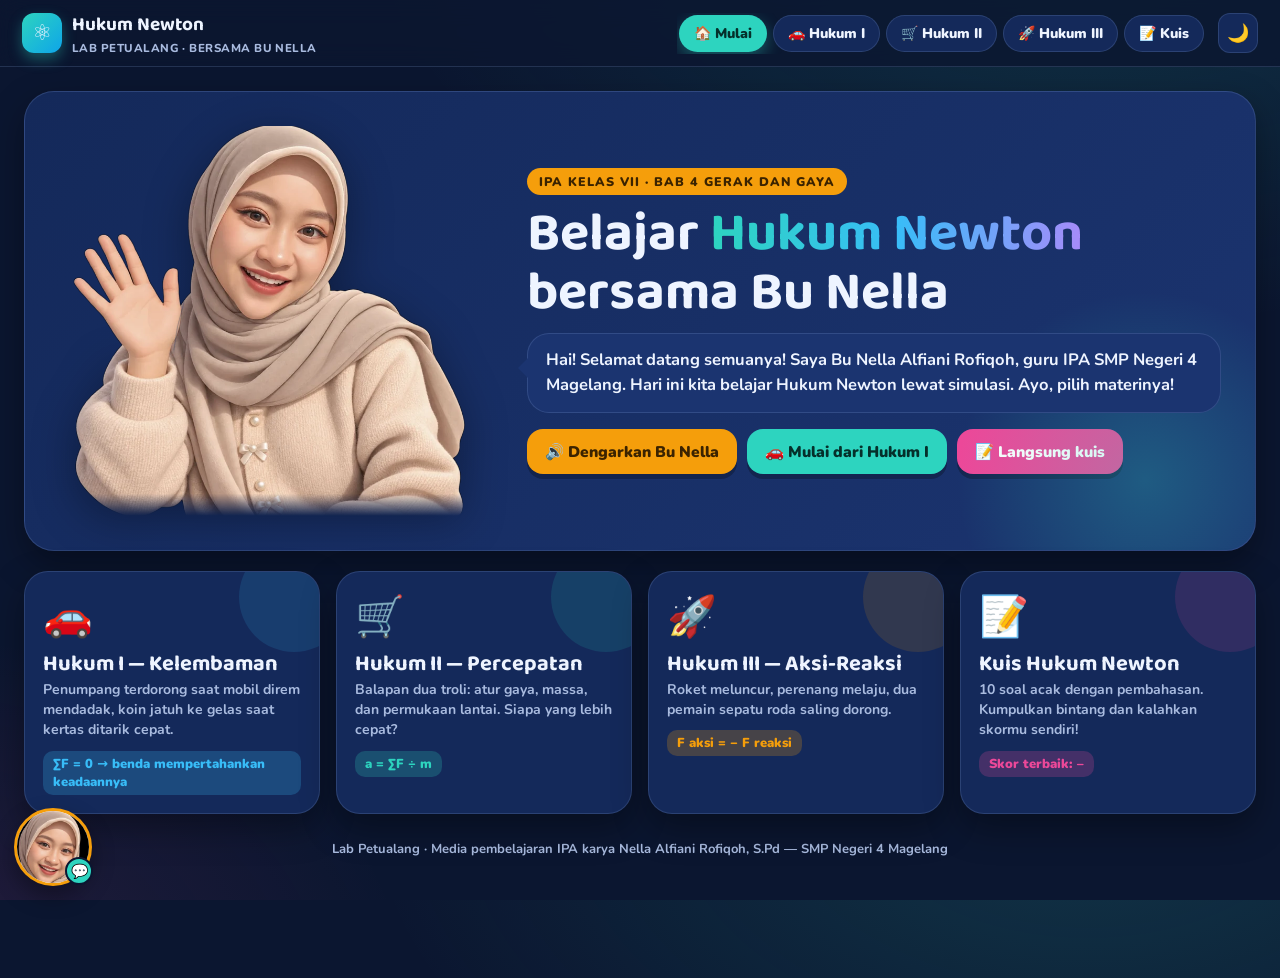
==== hukum-newton-bu-nella.html @ 450cbfdd "Tambah file mandiri Hukum Newton bersama Bu Nella (tanpa login) Satu file HTML (hukum-newton-bu-nell" ====
<!DOCTYPE html>
<html lang="id">
<head>
<meta charset="utf-8">
<meta name="viewport" content="width=device-width, initial-scale=1, viewport-fit=cover">
<title>Hukum Newton bersama Bu Nella — Lab Petualang</title>
<meta name="description" content="Simulasi interaktif Hukum I, II, dan III Newton beserta kuis, dipandu Bu Nella Alfiani Rofiqoh, guru IPA SMPN 4 Magelang.">
<link rel="icon" href="[data-uri]">
<link rel="preconnect" href="https://fonts.googleapis.com"><link href="https://fonts.googleapis.com/css2?family=Baloo+2:wght@600;700;800&family=Nunito:wght@600;700;800;900&display=swap" rel="stylesheet">
<style>
:root{--bg:#0b1630;--bg2:#10224a;--card:#14295a;--card2:#1b3470;--line:rgba(148,178,230,.18);--ink:#eef4ff;--mut:#a9bbdf;--acc:#2dd4bf;--acc2:#f59e0b;--pink:#ec4899;--red:#ef4444;--blue:#38bdf8;--grn:#22c55e;--vio:#a78bfa;--sh:0 14px 34px rgba(0,0,0,.35)}
[data-theme=light]{--bg:#f2f6ff;--bg2:#e3ecff;--card:#ffffff;--card2:#f1f5ff;--line:rgba(30,60,120,.14);--ink:#13254a;--mut:#5b6b8c;--sh:0 12px 28px rgba(20,40,90,.12)}
*{box-sizing:border-box}html,body{margin:0;height:100%}
body{font-family:'Nunito',system-ui,sans-serif;color:var(--ink);background:radial-gradient(1200px 700px at 85% -10%,rgba(45,212,191,.16),transparent 60%),radial-gradient(900px 600px at -10% 110%,rgba(236,72,153,.13),transparent 60%),var(--bg);min-height:100%;-webkit-font-smoothing:antialiased}
button,select,input{font:inherit;color:inherit}
h1,h2,h3{font-family:'Baloo 2','Nunito',sans-serif;margin:0;line-height:1.1}
/* top bar */
.top{position:sticky;top:0;z-index:20;display:flex;align-items:center;gap:12px;padding:10px clamp(10px,2vw,22px);background:color-mix(in srgb,var(--bg) 82%,transparent);backdrop-filter:blur(12px);border-bottom:1px solid var(--line)}
.brand{display:flex;align-items:center;gap:10px;min-width:0}.brand .lg{width:40px;height:40px;border-radius:12px;display:grid;place-items:center;font-size:22px;background:linear-gradient(135deg,var(--acc),#0ea5e9);box-shadow:0 6px 14px rgba(45,212,191,.35)}
.brand b{font-family:'Baloo 2';font-size:19px;white-space:nowrap}.brand small{display:block;color:var(--mut);font-weight:800;font-size:11.5px;letter-spacing:.04em}
.tabs{display:flex;gap:6px;margin-left:auto;overflow-x:auto;scrollbar-width:none;padding:2px}.tabs::-webkit-scrollbar{display:none}
.tabs button{flex:none;border:1px solid var(--line);background:var(--card);border-radius:999px;padding:8px 14px;font-weight:900;font-size:14px;cursor:pointer;transition:.15s;white-space:nowrap}
.tabs button:hover{transform:translateY(-1px);border-color:var(--acc)}.tabs button.on{background:var(--acc);color:#05302b;border-color:transparent;box-shadow:0 6px 16px rgba(45,212,191,.35)}
.ib{width:40px;height:40px;flex:none;border-radius:12px;border:1px solid var(--line);background:var(--card);cursor:pointer;font-size:18px}
main{padding:clamp(12px,2vw,24px);padding-bottom:120px;max-width:1500px;margin:0 auto}
.page{display:none;animation:pin .45s cubic-bezier(.2,1,.3,1)}.page.on{display:block}
@keyframes pin{from{opacity:0;transform:translateY(14px)}}
/* home */
.hero{display:grid;grid-template-columns:minmax(260px,430px) 1fr;gap:clamp(14px,3vw,40px);align-items:center;background:linear-gradient(135deg,var(--card),var(--card2));border:1px solid var(--line);border-radius:30px;padding:clamp(16px,3vw,34px);box-shadow:var(--sh);overflow:hidden;position:relative}
.hero:before{content:'';position:absolute;inset:auto -80px -120px auto;width:380px;height:380px;border-radius:50%;background:radial-gradient(circle,rgba(45,212,191,.25),transparent 70%)}
.fig{position:relative;width:100%;aspect-ratio:820/743;transform-origin:50% 100%;animation:breathe 4.5s ease-in-out infinite}
.fig img{position:absolute;inset:0;width:100%;height:100%;pointer-events:none;-webkit-user-drag:none}
.fig img.body{filter:drop-shadow(0 12px 22px rgba(0,0,0,.35))}
.fig img.hand{transform-origin:20.8% 63.5%;animation:idleHand 4s ease-in-out infinite}
.fig.waving img.hand{animation:waveH 1.05s ease-in-out infinite}
@keyframes breathe{0%,100%{transform:scale(1) rotate(0)}50%{transform:scale(1.012) rotate(-.7deg)}}
@keyframes idleHand{0%,100%{transform:rotate(0)}50%{transform:rotate(-4deg)}}
@keyframes waveH{0%,100%{transform:rotate(2deg)}25%{transform:rotate(-13deg)}50%{transform:rotate(3deg)}75%{transform:rotate(9deg)}}
.hello .kick{display:inline-block;background:var(--acc2);color:#3b2300;font-weight:900;font-size:12.5px;letter-spacing:.08em;padding:5px 12px;border-radius:999px}
.hello h1{font-size:clamp(30px,4.4vw,54px);margin:10px 0 8px}.hello h1 em{font-style:normal;background:linear-gradient(90deg,var(--acc),var(--blue),var(--vio));-webkit-background-clip:text;background-clip:text;color:transparent}
.bubble{position:relative;background:var(--card2);border:1px solid var(--line);border-radius:22px;padding:14px 18px;font-weight:700;font-size:16.5px;line-height:1.5;margin:10px 0 16px}
.bubble:before{content:'';position:absolute;left:-10px;top:24px;border:10px solid transparent;border-right-color:var(--card2);border-left:0}
.btn{border:none;border-radius:16px;padding:12px 18px;font-weight:900;font-size:15.5px;cursor:pointer;background:var(--acc);color:#05302b;box-shadow:0 5px 0 rgba(0,0,0,.25);transition:.12s;display:inline-flex;align-items:center;gap:8px}
.btn:hover{transform:translateY(-2px)}.btn:active{transform:translateY(2px);box-shadow:0 2px 0 rgba(0,0,0,.25)}
.btn.o{background:var(--acc2);color:#3b2300}.btn.p{background:var(--pink);color:#fff}.btn.b{background:var(--blue);color:#062235}.btn.g{background:var(--card2);color:var(--ink);border:1px solid var(--line)}.btn.r{background:var(--red);color:#fff}
.btn.sm{padding:8px 13px;font-size:14px;border-radius:12px}.btn[disabled]{opacity:.45;pointer-events:none}
.row{display:flex;gap:10px;flex-wrap:wrap}
.cards{display:grid;grid-template-columns:repeat(auto-fit,minmax(220px,1fr));gap:16px;margin-top:20px}
.lc{border:1px solid var(--line);border-radius:24px;padding:18px;background:var(--card);box-shadow:var(--sh);cursor:pointer;transition:.18s;position:relative;overflow:hidden}
.lc:hover{transform:translateY(-4px);border-color:var(--c)}.lc .e{font-size:40px}.lc h3{font-size:22px;margin:8px 0 4px}.lc p{margin:0;color:var(--mut);font-weight:700;font-size:14px;line-height:1.45}
.lc .f{display:inline-block;margin-top:10px;padding:4px 10px;border-radius:10px;background:color-mix(in srgb,var(--c) 22%,transparent);color:var(--c);font-weight:900;font-size:13px}
.lc:after{content:'';position:absolute;right:-30px;top:-30px;width:110px;height:110px;border-radius:50%;background:var(--c);opacity:.13}
/* lab layout */
.lab{display:grid;grid-template-columns:1fr 360px;gap:16px;align-items:start}
.stage{position:relative;background:var(--card);border:1px solid var(--line);border-radius:26px;box-shadow:var(--sh);overflow:hidden}
.stage canvas{display:block;width:100%;height:auto;aspect-ratio:16/9;touch-action:manipulation}
.stbar{position:absolute;left:12px;right:12px;top:12px;display:flex;gap:8px;flex-wrap:wrap;align-items:center;pointer-events:none}
.stbar>*{pointer-events:auto}
.seg{display:flex;background:color-mix(in srgb,var(--bg) 70%,transparent);backdrop-filter:blur(8px);border:1px solid var(--line);border-radius:14px;padding:4px;gap:3px}
.seg button{border:none;background:none;border-radius:10px;padding:7px 11px;font-weight:900;font-size:13.5px;cursor:pointer;color:var(--ink)}.seg button.on{background:var(--acc);color:#05302b}
.pz{margin-left:auto;width:42px;height:42px;border-radius:50%;border:1px solid var(--line);background:color-mix(in srgb,var(--bg) 70%,transparent);backdrop-filter:blur(8px);cursor:pointer;font-size:17px}
.pz.on{background:var(--acc2);color:#3b2300}
.panel{background:var(--card);border:1px solid var(--line);border-radius:26px;padding:16px;box-shadow:var(--sh);display:flex;flex-direction:column;gap:12px}
.panel h2{font-size:24px}.panel .sub{color:var(--mut);font-weight:800;font-size:13px;margin-top:-6px}
.law{border-radius:18px;padding:12px 14px;background:linear-gradient(135deg,color-mix(in srgb,var(--c) 26%,var(--card2)),var(--card2));border:1px solid color-mix(in srgb,var(--c) 45%,transparent);font-weight:700;font-size:14.5px;line-height:1.5}
.law b{color:var(--c)}.fx{font-family:'Baloo 2';font-size:24px;text-align:center;margin:4px 0;letter-spacing:.02em}
.ctl{display:grid;grid-template-columns:96px 1fr 76px;gap:8px;align-items:center;font-weight:800;font-size:13.5px}
.ctl input[type=range]{width:100%;accent-color:var(--acc)}
.ctl .nv{display:flex;align-items:center;gap:3px}.ctl input[type=number]{width:100%;padding:5px 6px;border-radius:9px;border:1px solid var(--line);background:var(--card2);font-weight:900;font-size:14px;text-align:right}
.ctl small{color:var(--mut);font-size:11px}
.reads{display:grid;grid-template-columns:1fr 1fr;gap:8px}
.rd{background:var(--card2);border:1px solid var(--line);border-radius:14px;padding:8px 10px}.rd small{display:block;color:var(--mut);font-weight:800;font-size:11.5px}.rd b{font-family:'Baloo 2';font-size:21px}
.grp{border-top:1px dashed var(--line);padding-top:10px;display:flex;flex-direction:column;gap:9px}
.grp>.t{font-weight:900;font-size:12.5px;letter-spacing:.07em;color:var(--mut);text-transform:uppercase}
.tip{font-size:13.5px;color:var(--mut);font-weight:700;line-height:1.45;margin:0}
.chk{display:flex;align-items:center;gap:8px;font-weight:800;cursor:pointer}.chk input{width:20px;height:20px;accent-color:var(--acc)}
details.ex{background:var(--card2);border:1px solid var(--line);border-radius:14px;padding:8px 12px}details.ex summary{cursor:pointer;font-weight:900}details.ex ul{margin:8px 0 2px;padding-left:20px;font-weight:700;font-size:13.5px;line-height:1.5}
/* quiz */
.qwrap{max-width:860px;margin:0 auto}
.qcard{background:var(--card);border:1px solid var(--line);border-radius:28px;padding:clamp(16px,3vw,30px);box-shadow:var(--sh)}
.qhead{display:flex;align-items:center;gap:12px;margin-bottom:14px}.qhead .ava{width:58px;height:58px;border-radius:50%;object-fit:cover;border:3px solid var(--acc2);flex:none;transition:.3s}
.qhead .ava.happy{animation:hop .6s}.qhead .ava.sad{animation:shake .5s}
@keyframes hop{40%{transform:translateY(-10px) scale(1.08)}}@keyframes shake{20%,60%{transform:translateX(-6px)}40%,80%{transform:translateX(6px)}}
.qbar{flex:1;height:12px;border-radius:9px;background:var(--card2);overflow:hidden}.qbar i{display:block;height:100%;width:0;background:linear-gradient(90deg,var(--acc),var(--blue));transition:width .4s}
.qn{font-weight:900;color:var(--mut);font-size:14px;white-space:nowrap}
.qq{font-size:clamp(19px,2.2vw,24px);font-weight:900;line-height:1.4;margin:6px 0 16px}
.qopts{display:grid;gap:10px}
.qo{display:flex;gap:12px;align-items:center;text-align:left;border:2px solid var(--line);background:var(--card2);border-radius:18px;padding:12px 14px;font-weight:800;font-size:16px;cursor:pointer;transition:.15s}
.qo:hover{border-color:var(--acc);transform:translateX(3px)}.qo i{flex:none;width:34px;height:34px;border-radius:11px;display:grid;place-items:center;font-style:normal;font-weight:900;background:var(--card);border:1px solid var(--line)}
.qo.ok{border-color:var(--grn);background:color-mix(in srgb,var(--grn) 20%,var(--card2))}.qo.ok i{background:var(--grn);color:#fff}
.qo.no{border-color:var(--red);background:color-mix(in srgb,var(--red) 18%,var(--card2))}.qo.no i{background:var(--red);color:#fff}
.qo[disabled]{cursor:default;transform:none}
.qfb{margin-top:14px;border-radius:18px;padding:12px 16px;font-weight:700;line-height:1.5;display:none}.qfb.on{display:block;animation:pin .35s}
.qfb.ok{background:color-mix(in srgb,var(--grn) 16%,var(--card2));border:1px solid color-mix(in srgb,var(--grn) 50%,transparent)}.qfb.no{background:color-mix(in srgb,var(--red) 14%,var(--card2));border:1px solid color-mix(in srgb,var(--red) 45%,transparent)}
.qfb b{display:block;font-size:17px;margin-bottom:3px}
.qact{display:flex;justify-content:space-between;gap:10px;margin-top:16px;flex-wrap:wrap}
.res{text-align:center}.res .stars{font-size:54px;letter-spacing:6px;margin:6px 0}.res .sc{font-family:'Baloo 2';font-size:64px;line-height:1;background:linear-gradient(90deg,var(--acc),var(--blue));-webkit-background-clip:text;background-clip:text;color:transparent}
.rv{text-align:left;margin-top:16px;display:grid;gap:8px}.rv div{border:1px solid var(--line);border-radius:14px;padding:10px 12px;background:var(--card2);font-weight:700;font-size:14px;line-height:1.45}.rv div b{display:block}
.qstart .fig{max-width:300px;margin:0 auto}
/* Bu Nella dock */
.dock{position:fixed;left:14px;bottom:14px;z-index:30;display:flex;align-items:flex-end;gap:10px;max-width:min(560px,calc(100vw - 28px));pointer-events:none}
.dock>*{pointer-events:auto}
.dava{position:relative;width:78px;height:78px;flex:none;border-radius:50%;border:3px solid var(--acc2);background:#fff;box-shadow:0 10px 22px rgba(0,0,0,.35);cursor:pointer;padding:0;overflow:visible}
.dava img{width:100%;height:100%;border-radius:50%;object-fit:cover;display:block}
.dava i{position:absolute;right:-4px;bottom:-2px;width:28px;height:28px;border-radius:50%;background:var(--acc);display:grid;place-items:center;font-style:normal;font-size:14px;border:2px solid var(--bg)}
.dava.talk{animation:talk .5s ease-in-out infinite alternate}@keyframes talk{to{transform:scale(1.06) rotate(-2deg)}}
.dbub{background:var(--card);border:1px solid var(--line);border-radius:20px 20px 20px 6px;padding:12px 14px;box-shadow:var(--sh);font-weight:700;font-size:14.5px;line-height:1.5;display:none;animation:pin .3s}
.dock.open .dbub{display:block}
.dbub .h{display:flex;align-items:center;gap:6px;margin-bottom:4px}.dbub .h b{color:var(--acc2);margin-right:auto}
.dbub .h button{border:1px solid var(--line);background:var(--card2);border-radius:9px;padding:3px 8px;font-weight:900;cursor:pointer;font-size:13px}
.toast{position:fixed;left:50%;top:76px;transform:translateX(-50%) translateY(-20px);opacity:0;z-index:40;background:var(--card);border:1px solid var(--line);border-radius:16px;padding:10px 16px;font-weight:900;box-shadow:var(--sh);transition:.35s;pointer-events:none}
.toast.on{opacity:1;transform:translateX(-50%)}
footer{text-align:center;color:var(--mut);font-weight:700;font-size:13px;margin-top:26px}
@media (max-width:1050px){.lab{grid-template-columns:1fr}.hero{grid-template-columns:1fr}.hero .fig{max-width:320px;margin:0 auto}.bubble:before{display:none}}
@media (max-width:620px) and (orientation:portrait){.stage:after{content:'📱 Putar HP ke posisi mendatar agar simulasi tampil lebih besar';display:block;text-align:center;font-weight:800;font-size:12px;color:var(--mut);padding:6px}}
@media (max-width:620px){.dbub{max-height:42vh;overflow:auto}.brand small{display:none}.brand b{font-size:16px}.top{flex-wrap:wrap}.tabs{order:3;width:100%;margin-left:0}.dava{width:60px;height:60px}.dbub{font-size:13.5px}.ctl{grid-template-columns:82px 1fr 70px}.stbar .seg button{padding:6px 8px;font-size:12.5px}}
</style>
</head>
<body>
<header class="top">
  <div class="brand"><div class="lg">⚛️</div><div><b>Hukum Newton</b><small>LAB PETUALANG · BERSAMA BU NELLA</small></div></div>
  <nav class="tabs" id="tabs">
    <button data-p="home" class="on">🏠 Mulai</button><button data-p="h1">🚗 Hukum I</button><button data-p="h2">🛒 Hukum II</button><button data-p="h3">🚀 Hukum III</button><button data-p="quiz">📝 Kuis</button>
  </nav>
  <button class="ib" id="theme" title="Ganti tema terang/gelap">🌙</button>
</header>

<main>
<!-- ============ MULAI ============ -->
<section class="page on" id="p-home">
  <div class="hero">
    <div class="fig waving" id="heroFig"><img class="body" src="[data-uri]" alt="Bu Nella"><img class="hand" src="[data-uri]" alt=""></div>
    <div class="hello">
      <span class="kick">IPA KELAS VII · BAB 4 GERAK DAN GAYA</span>
      <h1>Belajar <em>Hukum Newton</em> bersama Bu Nella</h1>
      <div class="bubble" id="heroTxt">Hai! Selamat datang semuanya! Saya Bu Nella Alfiani Rofiqoh, guru IPA SMP Negeri 4 Magelang. Hari ini kita belajar Hukum Newton lewat simulasi. Ayo, pilih materinya!</div>
      <div class="row"><button class="btn o" id="heroPlay">🔊 Dengarkan Bu Nella</button><button class="btn" data-go="h1">🚗 Mulai dari Hukum I</button><button class="btn p" data-go="quiz">📝 Langsung kuis</button></div>
    </div>
  </div>
  <div class="cards">
    <div class="lc" style="--c:#38bdf8" data-go="h1"><div class="e">🚗</div><h3>Hukum I — Kelembaman</h3><p>Penumpang terdorong saat mobil direm mendadak, koin jatuh ke gelas saat kertas ditarik cepat.</p><span class="f">ΣF = 0 → benda mempertahankan keadaannya</span></div>
    <div class="lc" style="--c:#2dd4bf" data-go="h2"><div class="e">🛒</div><h3>Hukum II — Percepatan</h3><p>Balapan dua troli: atur gaya, massa, dan permukaan lantai. Siapa yang lebih cepat?</p><span class="f">a = ΣF ÷ m</span></div>
    <div class="lc" style="--c:#f59e0b" data-go="h3"><div class="e">🚀</div><h3>Hukum III — Aksi-Reaksi</h3><p>Roket meluncur, perenang melaju, dua pemain sepatu roda saling dorong.</p><span class="f">F aksi = − F reaksi</span></div>
    <div class="lc" style="--c:#ec4899" data-go="quiz"><div class="e">📝</div><h3>Kuis Hukum Newton</h3><p>10 soal acak dengan pembahasan. Kumpulkan bintang dan kalahkan skormu sendiri!</p><span class="f" id="bestTag">Skor terbaik: –</span></div>
  </div>
  <footer>Lab Petualang · Media pembelajaran IPA karya Nella Alfiani Rofiqoh, S.Pd — SMP Negeri 4 Magelang</footer>
</section>

<!-- ============ HUKUM I ============ -->
<section class="page" id="p-h1">
  <div class="lab">
    <div class="stage"><canvas id="c1" width="1280" height="720"></canvas>
      <div class="stbar"><div class="seg" id="m1"><button data-m="mobil" class="on">🚗 Mobil & penumpang</button><button data-m="koin">🪙 Koin & kertas</button></div><button class="pz" data-pz="1" title="Jeda / jalankan">⏸</button></div></div>
    <div class="panel" style="--c:#38bdf8">
      <h2>Hukum I Newton</h2><div class="sub">Hukum kelembaman (inersia)</div>
      <div class="law">“Setiap benda akan <b>tetap diam</b> atau <b>bergerak lurus beraturan</b> jika resultan gaya yang bekerja padanya <b>nol</b>.”<div class="fx">ΣF = 0</div></div>
      <div id="k1mobil">
        <div class="grp"><div class="t">Kendali mobil</div>
          <div class="row"><button class="btn sm b" id="gas">⏩ Gas</button><button class="btn sm r" id="rem">🛑 Rem mendadak</button><button class="btn sm g" id="r1">↺ Ulang</button></div>
          <label class="chk"><input type="checkbox" id="belt"> Pakai sabuk pengaman 🔒</label>
          <div class="ctl"><span>Kecepatan maks</span><input type="range" id="vmax" min="20" max="100" step="5" value="60"><span class="nv"><input type="number" id="vmaxN" min="20" max="100" step="5" value="60"><small>km/j</small></span></div>
        </div>
        <div class="reads"><div class="rd"><small>Kecepatan mobil</small><b id="o1v">0 km/j</b></div><div class="rd"><small>Percepatan</small><b id="o1a">0 m/s²</b></div></div>
        <p class="tip" id="o1msg">Tekan <b>Gas</b>, lalu <b>Rem mendadak</b>. Amati tubuh penumpang!</p>
      </div>
      <div id="k1koin" hidden>
        <div class="grp"><div class="t">Tarik kertas</div>
          <div class="ctl"><span>Kecepatan tarik</span><input type="range" id="pull" min="1" max="10" step="1" value="8"><span class="nv"><input type="number" id="pullN" min="1" max="10" step="1" value="8"><small>level</small></span></div>
          <div class="row"><button class="btn sm o" id="tarik">✋ Tarik kertas</button><button class="btn sm g" id="r1k">↺ Ulang</button></div>
        </div>
        <div class="reads"><div class="rd"><small>Percepatan kertas</small><b id="o1p">0 m/s²</b></div><div class="rd"><small>Batas gesek koin (μg)</small><b>3 m/s²</b></div></div>
        <p class="tip" id="o1kmsg">Tarik <b>cepat</b> (level ≥ 4): kertas lepas, koin tetap di tempat lalu jatuh ke gelas. Tarik <b>pelan</b>: koin ikut terbawa kertas.</p>
      </div>
      <details class="ex"><summary>💡 Contoh dalam kehidupan</summary><ul><li>Penumpang terdorong ke depan saat bus mengerem mendadak.</li><li>Badan terdorong ke belakang saat mobil tiba-tiba melaju.</li><li>Debu karpet lepas saat karpet dipukul.</li><li>Kepala palu dikencangkan dengan menghentakkan gagangnya ke lantai.</li></ul></details>
    </div>
  </div>
</section>

<!-- ============ HUKUM II ============ -->
<section class="page" id="p-h2">
  <div class="lab">
    <div class="stage"><canvas id="c2" width="1280" height="720"></canvas>
      <div class="stbar"><div class="seg" id="surf"><button data-s="es">🧊 Es</button><button data-s="kayu" class="on">🪵 Kayu</button><button data-s="karpet">🟫 Karpet</button></div><button class="pz" data-pz="2" title="Jeda / jalankan">⏸</button></div></div>
    <div class="panel" style="--c:#2dd4bf">
      <h2>Hukum II Newton</h2><div class="sub">Percepatan sebanding gaya, berbanding terbalik massa</div>
      <div class="law">“Percepatan benda <b>sebanding</b> dengan resultan gaya dan <b>berbanding terbalik</b> dengan massanya.”<div class="fx">a = ΣF ÷ m</div></div>
      <div class="grp"><div class="t" style="color:#f87171">🔴 Troli A</div>
        <div class="ctl"><span>Gaya F</span><input type="range" id="fa" min="0" max="100" step="1" value="40"><span class="nv"><input type="number" id="faN" min="0" max="100" step="1" value="40"><small>N</small></span></div>
        <div class="ctl"><span>Massa m</span><input type="range" id="ma" min="1" max="40" step="1" value="10"><span class="nv"><input type="number" id="maN" min="1" max="40" step="1" value="10"><small>kg</small></span></div></div>
      <div class="grp"><div class="t" style="color:#60a5fa">🔵 Troli B</div>
        <div class="ctl"><span>Gaya F</span><input type="range" id="fb" min="0" max="100" step="1" value="40"><span class="nv"><input type="number" id="fbN" min="0" max="100" step="1" value="40"><small>N</small></span></div>
        <div class="ctl"><span>Massa m</span><input type="range" id="mb" min="1" max="40" step="1" value="20"><span class="nv"><input type="number" id="mbN" min="1" max="40" step="1" value="20"><small>kg</small></span></div></div>
      <div class="row"><button class="btn sm" id="go2">🏁 Mulai balapan</button><button class="btn sm g" id="r2">↺ Ulang</button></div>
      <div class="reads"><div class="rd"><small>a troli A</small><b id="o2a">–</b></div><div class="rd"><small>a troli B</small><b id="o2b">–</b></div></div>
      <p class="tip" id="o2msg">ΣF = F − gaya gesek (μ × m × g). Ganti permukaan lantai untuk melihat pengaruh gesekan.</p>
      <details class="ex"><summary>💡 Contoh dalam kehidupan</summary><ul><li>Troli belanja kosong lebih mudah dipercepat daripada troli penuh.</li><li>Menendang bola lebih keras membuat bola melaju lebih cepat.</li><li>Truk bermuatan berat butuh mesin lebih kuat untuk berakselerasi.</li></ul></details>
    </div>
  </div>
</section>

<!-- ============ HUKUM III ============ -->
<section class="page" id="p-h3">
  <div class="lab">
    <div class="stage"><canvas id="c3" width="1280" height="720"></canvas>
      <div class="stbar"><div class="seg" id="m3"><button data-m="roket" class="on">🚀 Roket</button><button data-m="renang">🏊 Berenang</button><button data-m="skate">🛼 Saling dorong</button></div><button class="pz" data-pz="3" title="Jeda / jalankan">⏸</button></div></div>
    <div class="panel" style="--c:#f59e0b">
      <h2>Hukum III Newton</h2><div class="sub">Hukum aksi–reaksi</div>
      <div class="law">“Jika benda A memberi gaya pada benda B (<b>aksi</b>), benda B memberi gaya pada A (<b>reaksi</b>) yang <b>sama besar</b> dan <b>berlawanan arah</b>.”<div class="fx">F<sub>aksi</sub> = − F<sub>reaksi</sub></div></div>
      <div id="k3roket"><div class="grp"><div class="t">Roket</div>
        <div class="ctl"><span>Gaya dorong</span><input type="range" id="thr" min="0" max="30000" step="500" value="18000"><span class="nv"><input type="number" id="thrN" min="0" max="30000" step="500" value="18000"><small>N</small></span></div>
        <div class="ctl"><span>Massa roket</span><input type="range" id="mr" min="500" max="2500" step="50" value="1200"><span class="nv"><input type="number" id="mrN" min="500" max="2500" step="50" value="1200"><small>kg</small></span></div>
        <div class="row"><button class="btn sm o" id="launch">🔥 Luncurkan</button><button class="btn sm g" id="r3">↺ Ulang</button></div></div>
        <div class="reads"><div class="rd"><small>Berat roket (W)</small><b id="o3w">–</b></div><div class="rd"><small>Percepatan</small><b id="o3a">–</b></div><div class="rd"><small>Ketinggian</small><b id="o3h">0 m</b></div><div class="rd"><small>Kecepatan</small><b id="o3v">0 m/s</b></div></div></div>
      <div id="k3renang" hidden><div class="grp"><div class="t">Perenang</div>
        <div class="ctl"><span>Kekuatan kayuh</span><input type="range" id="sw" min="50" max="400" step="10" value="200"><span class="nv"><input type="number" id="swN" min="50" max="400" step="10" value="200"><small>N</small></span></div>
        <div class="row"><button class="btn sm b" id="stroke">💪 Kayuh!</button><label class="chk"><input type="checkbox" id="autoSw" checked> Kayuh otomatis</label></div></div>
        <div class="reads"><div class="rd"><small>Aksi: tangan → air</small><b id="o3s1">–</b></div><div class="rd"><small>Reaksi: air → tubuh</small><b id="o3s2">–</b></div></div></div>
      <div id="k3skate" hidden><div class="grp"><div class="t">Dua pemain sepatu roda</div>
        <div class="ctl"><span>Massa Andi</span><input type="range" id="m1s" min="20" max="90" step="1" value="40"><span class="nv"><input type="number" id="m1sN" min="20" max="90" step="1" value="40"><small>kg</small></span></div>
        <div class="ctl"><span>Massa Budi</span><input type="range" id="m2s" min="20" max="90" step="1" value="80"><span class="nv"><input type="number" id="m2sN" min="20" max="90" step="1" value="80"><small>kg</small></span></div>
        <div class="ctl"><span>Gaya dorong</span><input type="range" id="fs" min="50" max="600" step="10" value="300"><span class="nv"><input type="number" id="fsN" min="50" max="600" step="10" value="300"><small>N</small></span></div>
        <div class="row"><button class="btn sm o" id="push">🤲 Saling dorong</button><button class="btn sm g" id="r3s">↺ Ulang</button></div></div>
        <div class="reads"><div class="rd"><small>a Andi</small><b id="o3k1">–</b></div><div class="rd"><small>a Budi</small><b id="o3k2">–</b></div></div></div>
      <p class="tip" id="o3msg"></p>
      <details class="ex"><summary>💡 Contoh dalam kehidupan</summary><ul><li>Kaki terasa sakit saat menendang bola keras.</li><li>Senapan terdorong ke belakang saat peluru ditembakkan.</li><li>Perahu bergerak mundur saat kita melompat ke darat.</li><li>Cumi-cumi menyemburkan air untuk bergerak maju.</li></ul></details>
    </div>
  </div>
</section>

<!-- ============ KUIS ============ -->
<section class="page" id="p-quiz"><div class="qwrap"><div class="qcard" id="quizBox"></div></div></section>
</main>

<div class="dock" id="dock"><button class="dava" id="dava" title="Bu Nella — ketuk untuk mendengarkan"><img src="[data-uri]" alt="Bu Nella"><i id="dIc">🔊</i></button>
  <div class="dbub"><div class="h"><b>Bu Nella</b><button id="dPlay">▶ Dengarkan</button><button id="dMute" title="Suara otomatis nyala/mati">🔇</button><button id="dHide" title="Sembunyikan teks">✕</button></div><div id="dTxt"></div></div></div>
<div class="toast" id="toast"></div>

<script>
'use strict';
const VOICE = {"greet": "[data-uri]", "h1": "[data-uri]", "h2": "[data-uri]", "h3s": "[data-uri]", "h3r": "[data-uri]", "quiz": "[data-uri]"};
const $ = s => document.querySelector(s), $$ = s => [...document.querySelectorAll(s)];
const ls = {get(k, d){ try{ const v = localStorage.getItem('nw_' + k); return v === null ? d : JSON.parse(v); }catch(e){ return d; } }, set(k, v){ try{ localStorage.setItem('nw_' + k, JSON.stringify(v)); }catch(e){} }};
const toast = (m, ms = 2200) => { const t = $('#toast'); t.textContent = m; t.classList.add('on'); clearTimeout(t._t); t._t = setTimeout(() => t.classList.remove('on'), ms); };
const fmt = (v, d = 1) => (Math.abs(v) < 1e-9 ? 0 : v).toFixed(d).replace('.', ',');
const clamp = (v, a, b) => Math.max(a, Math.min(b, v));

/* ---------- tema ---------- */
const setTheme = t => { document.documentElement.dataset.theme = t; $('#theme').textContent = t === 'light' ? '☀️' : '🌙'; ls.set('theme', t); };
setTheme(ls.get('theme', 'dark')); $('#theme').onclick = () => setTheme(document.documentElement.dataset.theme === 'light' ? 'dark' : 'light');
const dark = () => document.documentElement.dataset.theme !== 'light';

/* ---------- Bu Nella: suara & dialog ---------- */
const LINES = {
  home:['greet', 'Hai! Selamat datang semuanya! Saya Bu Nella Alfiani Rofiqoh, guru IPA SMP Negeri 4 Magelang. Hari ini kita belajar Hukum Newton lewat simulasi. Ayo, pilih materinya!'],
  h1:['h1', 'Perhatikan penumpang di dalam mobil, ya! Tekan Gas, lalu Rem Mendadak. Tubuh penumpang selalu ingin mempertahankan keadaannya. Itulah kelembaman. Jangan lupa coba pakai sabuk pengaman!'],
  h1k:[null, 'Tarik kertas dengan cepat! Koin cenderung tetap diam karena kelembamannya, sehingga jatuh ke dalam gelas. Kalau ditarik pelan, gaya gesek sempat membawa koin ikut bergerak.'],
  h2:['h2', 'Atur gaya dan massa troli A dan B, lalu mulai balapan. Ingat rumusnya: percepatan sama dengan gaya total dibagi massa. Coba juga ganti permukaan lantainya, karena gesekan mengurangi gaya total!'],
  h3s:['h3s', 'Saat berenang, tangan mendorong air ke belakang. Itu aksi. Air mendorong tubuh perenang ke depan. Itu reaksi. Besarnya sama, arahnya berlawanan!'],
  h3r:['h3r', 'Roket menyemburkan gas ke bawah, lalu gas mendorong roket ke atas. Coba kecilkan daya dorongnya. Kalau gaya dorong lebih kecil dari berat roket, roket tidak bisa terbang!'],
  h3k:[null, 'Andi dan Budi saling mendorong dengan gaya yang sama besar tetapi berlawanan arah. Yang massanya lebih kecil mendapat percepatan lebih besar, jadi meluncur lebih jauh!'],
  quiz:['quiz', 'Ayo uji pemahamanmu! Baca soalnya baik-baik, lalu pilih jawaban yang paling tepat. Semangat!']
};
let AUTO = ls.get('auto', false), CUR = 'home', AUD = null;
const stopVoice = () => { if(AUD){ AUD.pause(); AUD = null; } try{ speechSynthesis.cancel(); }catch(e){} $('#dava').classList.remove('talk'); $('#heroFig').classList.remove('waving'); };
function speak(key){ stopVoice(); const L = LINES[key]; if(!L) return; const done = () => { $('#dava').classList.remove('talk'); };
  $('#dava').classList.add('talk'); if(key === 'home') $('#heroFig').classList.add('waving');
  if(L[0] && VOICE[L[0]]){ AUD = new Audio(VOICE[L[0]]); AUD.onended = done; AUD.play().catch(() => { done(); toast('Ketuk tombol ▶ untuk mendengarkan'); }); return; }
  try{ const u = new SpeechSynthesisUtterance(L[1]); u.lang = 'id-ID'; u.rate = 1; const v = speechSynthesis.getVoices().find(x => /id[-_]ID/i.test(x.lang) && /female|wanita|damayanti|gadis/i.test(x.name)) || speechSynthesis.getVoices().find(x => /id[-_]ID/i.test(x.lang)); if(v) u.voice = v; u.onend = done; speechSynthesis.speak(u); }catch(e){ done(); } }
function say(key, open = true){ CUR = key; $('#dTxt').textContent = LINES[key][1]; if(open && !ls.get('hideTxt', false) && innerWidth > 700) $('#dock').classList.add('open'); if(AUTO) speak(key); }
const updMute = () => { $('#dMute').textContent = AUTO ? '🔊' : '🔇'; $('#dMute').title = AUTO ? 'Suara otomatis: NYALA' : 'Suara otomatis: MATI'; $('#dIc').textContent = AUTO ? '🔊' : '💬'; };
$('#dMute').onclick = () => { AUTO = !AUTO; ls.set('auto', AUTO); updMute(); if(AUTO) speak(CUR); else stopVoice(); };
$('#dPlay').onclick = () => speak(CUR);
$('#dHide').onclick = () => { $('#dock').classList.remove('open'); ls.set('hideTxt', true); stopVoice(); };
$('#dava').onclick = () => { const o = $('#dock').classList.toggle('open'); ls.set('hideTxt', !o); if(o) speak(CUR); else stopVoice(); };
$('#heroPlay').onclick = () => { CUR = 'home'; speak('home'); };
updMute();

/* ---------- navigasi ---------- */
let PAGE = 'home';
function go(p){ PAGE = p; $$('.page').forEach(x => x.classList.toggle('on', x.id === 'p-' + p)); $$('#tabs button').forEach(b => b.classList.toggle('on', b.dataset.p === p));
  stopVoice(); scrollTo({top:0, behavior:'smooth'}); ls.set('page', p);
  if(p === 'home') say('home', false); if(p === 'h1') say(M1 === 'koin' ? 'h1k' : 'h1'); if(p === 'h2') say('h2'); if(p === 'h3') say(M3 === 'roket' ? 'h3r' : M3 === 'renang' ? 'h3s' : 'h3k'); if(p === 'quiz'){ say('quiz'); if(!QZ.started) quizIntro(); }
  const b = $(`#tabs button[data-p="${p}"]`); if(b) b.scrollIntoView({inline:'center', block:'nearest', behavior:'smooth'}); }
$$('#tabs button').forEach(b => b.onclick = () => go(b.dataset.p));
document.addEventListener('click', e => { const g = e.target.closest('[data-go]'); if(g) go(g.dataset.go); });

/* ---------- slider + angka ---------- */
function bind(id, on){ const r = $('#' + id), n = $('#' + id + 'N'); const set = v => { v = clamp(+v, +r.min, +r.max); if(!isFinite(v)) return; r.value = v; if(document.activeElement !== n) n.value = v; on(v); };
  r.oninput = () => set(r.value); n.oninput = () => { if(n.value !== '') set(n.value); }; n.onchange = () => { set(n.value); n.value = r.value; }; on(+r.value); return set; }

/* ---------- jeda ---------- */
const PAUSE = {1:false, 2:false, 3:false};
$$('[data-pz]').forEach(b => b.onclick = () => { const k = b.dataset.pz; PAUSE[k] = !PAUSE[k]; b.textContent = PAUSE[k] ? '▶' : '⏸'; b.classList.toggle('on', PAUSE[k]); });
document.addEventListener('keydown', e => { if(/INPUT|SELECT|TEXTAREA/.test(e.target.tagName)) return; const k = {h1:1, h2:2, h3:3}[PAGE]; if(k && (e.key === 'j' || e.key === 'J' || e.key === ' ')){ e.preventDefault(); $(`[data-pz="${k}"]`).click(); } });

/* ---------- gambar bantu ---------- */
const W = 1280, H = 720;
function rr(g, x, y, w, h, r, f, s, lw = 3){ g.beginPath(); g.roundRect ? g.roundRect(x, y, w, h, r) : g.rect(x, y, w, h); if(f){ g.fillStyle = f; g.fill(); } if(s){ g.strokeStyle = s; g.lineWidth = lw; g.stroke(); } }
function arrow(g, x1, y1, x2, y2, c, w = 8, lab, labPos){ const a = Math.atan2(y2 - y1, x2 - x1), L = Math.hypot(x2 - x1, y2 - y1); if(L < 4) return; const hl = Math.min(26, L*.5);
  g.save(); g.strokeStyle = g.fillStyle = c; g.lineWidth = w; g.lineCap = 'round'; g.beginPath(); g.moveTo(x1, y1); g.lineTo(x2 - Math.cos(a)*hl*.8, y2 - Math.sin(a)*hl*.8); g.stroke();
  g.beginPath(); g.moveTo(x2, y2); g.lineTo(x2 - Math.cos(a - .45)*hl, y2 - Math.sin(a - .45)*hl); g.lineTo(x2 - Math.cos(a + .45)*hl, y2 - Math.sin(a + .45)*hl); g.closePath(); g.fill();
  if(lab){ const [lx, ly] = labPos || [(x1 + x2)/2, (y1 + y2)/2 - 22]; pill(g, lab, lx, ly, c); } g.restore(); }
function pill(g, t, x, y, bg, fg = '#fff', fs = 22){ g.save(); g.font = `900 ${fs}px Nunito, sans-serif`; const w = g.measureText(t).width + fs*1.1; rr(g, x - w/2, y - fs*.85, w, fs*1.7, fs*.85, bg); g.fillStyle = fg; g.textAlign = 'center'; g.textBaseline = 'middle'; g.fillText(t, x, y + 1); g.restore(); }
function txt(g, t, x, y, fs = 22, c, al = 'center', wt = 900){ g.save(); g.font = `${wt} ${fs}px Nunito, sans-serif`; g.fillStyle = c || (dark() ? '#eef4ff' : '#13254a'); g.textAlign = al; g.textBaseline = 'middle'; g.fillText(t, x, y); g.restore(); }
function sky(g, top, bot){ const gr = g.createLinearGradient(0, 0, 0, H); gr.addColorStop(0, top); gr.addColorStop(1, bot); g.fillStyle = gr; g.fillRect(0, 0, W, H); }
function person(g, x, y, s, col, lean = 0, opt = {}){ // y = pinggul
  g.save(); g.translate(x, y); g.scale(s, s); g.lineCap = 'round'; g.lineJoin = 'round';
  g.save(); g.rotate(lean); g.fillStyle = col; rr(g, -18, -78, 36, 80, 16, col); // badan
  g.fillStyle = '#f5c9a5'; g.beginPath(); g.arc(0, -100, 22, 0, Math.PI*2); g.fill(); g.fillStyle = '#2b1d14'; g.beginPath(); g.arc(0, -106, 22, Math.PI, 0); g.fill();
  g.fillStyle = '#2b1d14'; g.beginPath(); g.arc(8, -100, 2.6, 0, 7); g.fill(); g.beginPath(); g.arc(-6, -100, 2.6, 0, 7); g.fill();
  g.strokeStyle = '#2b1d14'; g.lineWidth = 2.4; g.beginPath(); opt.scared ? g.arc(1, -88, 5, Math.PI, 0) : g.arc(1, -92, 6, .2, Math.PI - .2); g.stroke();
  g.strokeStyle = col; g.lineWidth = 12; g.beginPath(); g.moveTo(10, -66); g.lineTo(opt.armX ?? 34, opt.armY ?? -40); g.stroke(); g.restore();
  g.restore(); }

/* ================= HUKUM I ================= */
let M1 = 'mobil';
const S1 = {v:0, a:0, gas:false, brake:false, x:0, rel:0, relV:0, belt:false, vmax:60/3.6, crash:0, road:0, shake:0};
const K1 = {state:'idle', px:0, pv:0, cx:0, cv:0, cy:0, cvy:0, t:0, a:0, fell:false};
$$('#m1 button').forEach(b => b.onclick = () => { M1 = b.dataset.m; $$('#m1 button').forEach(x => x.classList.toggle('on', x === b)); $('#k1mobil').hidden = M1 !== 'mobil'; $('#k1koin').hidden = M1 !== 'koin'; say(M1 === 'koin' ? 'h1k' : 'h1'); });
$('#gas').onclick = () => { S1.gas = true; S1.brake = false; S1.crash = 0; $('#o1msg').innerHTML = 'Mobil <b>mulai melaju</b> — tubuh penumpang condong ke <b>belakang</b> karena ingin tetap diam.'; };
$('#rem').onclick = () => { if(S1.v < .5){ toast('Tekan Gas dulu agar mobil bergerak 🚗'); return; } S1.brake = true; S1.gas = false; $('#o1msg').innerHTML = S1.belt ? 'Rem mendadak! Tubuh ingin tetap bergerak ke depan, tetapi <b>sabuk pengaman</b> menahannya. Aman! 🔒' : 'Rem mendadak! Tubuh penumpang <b>terdorong ke depan</b> karena ingin tetap bergerak. Bahaya tanpa sabuk pengaman! ⚠️'; };
$('#r1').onclick = () => Object.assign(S1, {v:0, a:0, gas:false, brake:false, rel:0, relV:0, crash:0});
$('#belt').onchange = e => { S1.belt = e.target.checked; };
bind('vmax', v => S1.vmax = v/3.6);
bind('pull', v => K1.lvl = v);
$('#tarik').onclick = () => { if(K1.state !== 'idle') { resetK(); } K1.state = 'pull'; K1.a = K1.lvl*K1.lvl*1.2; K1.t = 0; $('#o1p').textContent = fmt(K1.a) + ' m/s²'; };
const resetK = () => Object.assign(K1, {state:'idle', px:0, pv:0, cx:0, cv:0, cy:0, cvy:0, t:0, fell:false}); resetK();
$('#r1k').onclick = () => { resetK(); $('#o1kmsg').innerHTML = 'Tarik <b>cepat</b> (level ≥ 4): kertas lepas, koin tetap di tempat lalu jatuh ke gelas. Tarik <b>pelan</b>: koin ikut terbawa kertas.'; };
function step1(dt){
  if(M1 === 'mobil'){ const prevV = S1.v;
    if(S1.gas) S1.v = Math.min(S1.vmax, S1.v + 3.2*dt); else if(S1.brake){ S1.v = Math.max(0, S1.v - 14*dt); if(S1.v === 0) S1.brake = false; } else S1.v = Math.max(0, S1.v - .25*dt);
    S1.a = dt > 0 ? (S1.v - prevV)/dt : S1.a; S1.road += S1.v*dt*40;
    // penumpang: pegas-peredam, gaya semu -a
    const k = S1.belt ? 60 : 18, c = S1.belt ? 14 : 4.5, lim = S1.belt ? .12 : .75;
    S1.relV += (-S1.a*.06 - k*S1.rel - c*S1.relV)*dt; S1.rel += S1.relV*dt;
    if(S1.rel > lim){ S1.rel = lim; S1.relV = 0; if(!S1.belt && S1.a < -6 && prevV > 5) { S1.crash = 1.6; S1.shake = .4; } } if(S1.rel < -.3){ S1.rel = -.3; S1.relV = 0; }
    S1.crash = Math.max(0, S1.crash - dt); S1.shake = Math.max(0, S1.shake - dt);
    $('#o1v').textContent = Math.round(S1.v*3.6) + ' km/j'; $('#o1a').textContent = fmt(S1.a) + ' m/s²';
  } else { const mu = 3; // μg
    if(K1.state === 'pull'){ K1.t += dt; K1.pv += K1.a*dt; K1.px += K1.pv*dt;
      const rel = K1.pv - K1.cv; if(K1.a <= mu && Math.abs(rel) < .05) { K1.cv = K1.pv; } else K1.cv += Math.min(mu, Math.abs(rel)/Math.max(dt, 1e-4))*Math.sign(rel)*dt;
      K1.cx += K1.cv*dt; if(K1.px > .32) { K1.state = 'free'; } }
    if(K1.state === 'free'){ K1.px += K1.pv*dt; // kertas sudah lepas dari bawah koin
      if(Math.abs(K1.cx) < .05){ K1.state = 'drop'; K1.cv *= .3; }
      else { K1.cx += K1.cv*dt; K1.cvy += 9.8*dt; K1.cy += K1.cvy*dt; if(K1.cy >= .17){ K1.cy = .17; K1.cv = 0; K1.state = 'done'; $('#o1kmsg').innerHTML = '😮 Kertas ditarik <b>terlalu pelan</b>: gaya gesek sempat membawa koin ikut bergerak sehingga koin jatuh di luar gelas. Coba tarik lebih cepat!'; } } }
    if(K1.state === 'drop'){ K1.cx += K1.cv*dt; K1.cvy += 9.8*dt; K1.cy += K1.cvy*dt; if(K1.cy > .17){ K1.cy = .17; K1.state = 'done'; K1.fell = true; $('#o1kmsg').innerHTML = '🎉 <b>Plung!</b> Koin masuk gelas. Kertas bergerak cepat, tetapi koin cenderung <b>tetap diam</b> (kelembaman), lalu jatuh karena gravitasi.'; } } }
}
function draw1(g, t){
  if(M1 === 'mobil'){ const sh = S1.shake > 0 ? Math.sin(t*90)*S1.shake*14 : 0; g.save(); g.translate(sh, 0);
    sky(g, dark() ? '#0e2350' : '#9fd6ff', dark() ? '#1d3b73' : '#e6f4ff');
    for(let i = 0; i < 5; i++){ const x = ((i*330 - S1.road*.15) % 1650 + 1650) % 1650 - 180; g.fillStyle = dark() ? '#244a86' : '#c3e3ff'; g.beginPath(); g.ellipse(x, 470, 140, 70, 0, Math.PI, 0); g.fill(); }
    for(let i = 0; i < 9; i++){ const x = ((i*170 - S1.road*.5) % 1530 + 1530) % 1530 - 100; g.fillStyle = '#6b4423'; g.fillRect(x - 6, 400, 12, 70); g.fillStyle = dark() ? '#166534' : '#22c55e'; g.beginPath(); g.arc(x, 390, 38, 0, 7); g.fill(); }
    g.fillStyle = '#374151'; g.fillRect(0, 470, W, 200); g.fillStyle = '#4b5563'; g.fillRect(0, 470, W, 10);
    g.fillStyle = '#fde047'; for(let i = 0; i < 12; i++){ const x = ((i*140 - S1.road) % 1680 + 1680) % 1680 - 140; g.fillRect(x, 585, 80, 10); }
    // mobil
    const cx = 560, cy = 470, tilt = clamp(-S1.a*.006, -.05, .06); g.save(); g.translate(cx, cy - 40); g.rotate(tilt);
    rr(g, -250, -110, 500, 120, 34, '#e11d48'); rr(g, -150, -210, 300, 110, 40, '#e11d48');
    rr(g, -130, -196, 120, 86, 20, 'rgba(186,230,253,.55)'); rr(g, 10, -196, 120, 86, 20, 'rgba(186,230,253,.55)');
    g.fillStyle = '#fde68a'; g.beginPath(); g.ellipse(242, -60, 12, 18, 0, 0, 7); g.fill();
    // penumpang (kursi + orang)
    rr(g, -110, -150, 26, 120, 10, '#334155'); const lean = S1.rel*1.2, px = -70 + S1.rel*60;
    person(g, px, -40, .95, '#2563eb', lean, {scared:Math.abs(S1.rel) > .3, armX:34 + S1.rel*40, armY:-40});
    if(S1.belt){ g.strokeStyle = '#111827'; g.lineWidth = 7; g.beginPath(); g.moveTo(-95, -125); g.lineTo(px + 18 + lean*40, -40); g.stroke(); }
    rr(g, 30, -110, 70, 18, 8, '#1f2937'); g.restore();
    [[-150, 0], [150, 0]].forEach(([x]) => { g.save(); g.translate(cx + x, cy - 2); g.rotate(S1.road/38); g.fillStyle = '#111827'; g.beginPath(); g.arc(0, 0, 46, 0, 7); g.fill(); g.fillStyle = '#9ca3af'; g.beginPath(); g.arc(0, 0, 20, 0, 7); g.fill(); g.fillStyle = '#4b5563'; g.fillRect(-4, -20, 8, 40); g.restore(); });
    // panah gaya / kecenderungan
    if(Math.abs(S1.a) > .5){ const dir = S1.a > 0 ? -1 : 1; arrow(g, cx - 70, 200, cx - 70 + dir*Math.min(180, Math.abs(S1.a)*16), 200, dir > 0 ? '#ef4444' : '#f59e0b', 9, dir > 0 ? 'tubuh cenderung terus maju' : 'tubuh cenderung tetap diam', [cx - 70 + dir*90, 160]); }
    if(S1.crash > 0 && !S1.belt) pill(g, '⚠️ Penumpang membentur dasbor! Pakai sabuk pengaman!', W/2, 90, '#dc2626', '#fff', 26);
    txt(g, Math.round(S1.v*3.6) + ' km/jam', 1150, 640, 30, '#fff'); g.restore();
  } else { // koin & kertas
    sky(g, dark() ? '#1b2c57' : '#fff7ed', dark() ? '#11214a' : '#fde7c7');
    g.fillStyle = dark() ? '#5b3a1e' : '#b7791f'; g.fillRect(0, 560, W, 160); g.fillStyle = dark() ? '#7c4f28' : '#d69e2e'; g.fillRect(0, 548, W, 16);
    const S = 1300, gx = 640, gy = 548, gw = 150, gh = 210; // gelas
    g.fillStyle = 'rgba(186,230,253,.25)'; g.strokeStyle = 'rgba(186,230,253,.9)'; g.lineWidth = 5; g.beginPath(); g.moveTo(gx - gw/2, gy - gh); g.lineTo(gx - gw/2 + 14, gy); g.lineTo(gx + gw/2 - 14, gy); g.lineTo(gx + gw/2, gy - gh); g.fill(); g.stroke();
    g.fillStyle = 'rgba(56,189,248,.35)'; g.fillRect(gx - gw/2 + 10, gy - 90, gw - 20, 88);
    // kertas
    const pxp = gx + K1.px*S; rr(g, pxp - 200, gy - gh - 8, 400, 8, 3, '#f8fafc', '#cbd5e1', 2);
    g.fillStyle = dark() ? '#94a3b8' : '#64748b'; g.font = '800 16px Nunito'; g.textAlign = 'center'; g.fillText('kertas', pxp + 150, gy - gh - 18);
    // tangan menarik
    { const hx = pxp + 215; g.fillStyle = '#f5c9a5'; rr(g, hx, gy - gh - 22, 60, 34, 14, '#f5c9a5'); }
    // koin
    const cxp = gx + K1.cx*S, cyp = gy - gh - 8 - 14 + K1.cy*S; g.fillStyle = '#facc15'; g.strokeStyle = '#a16207'; g.lineWidth = 4; g.beginPath(); g.ellipse(cxp, cyp, 34, 12, 0, 0, 7); g.fill(); g.stroke();
    g.fillStyle = '#a16207'; g.beginPath(); g.ellipse(cxp, cyp - 3, 20, 6, 0, 0, 7); g.fill();
    if(K1.state === 'pull'){ arrow(g, pxp + 190, gy - gh - 50, pxp + 190 + Math.min(220, K1.a*7), gy - gh - 50, '#ef4444', 9, 'tarikan', [pxp + 260, gy - gh - 84]); }
    txt(g, K1.state === 'idle' ? 'Siap? Atur kecepatan tarik lalu tekan “Tarik kertas”' : K1.fell ? '🎉 Koin masuk gelas!' : K1.state === 'done' ? 'Koin ikut terbawa kertas' : '', W/2, 80, 28);
    txt(g, 'Gaya gesek maksimum koin hanya mampu memberi percepatan ±3 m/s²', W/2, 690, 20, '#fff');
  }
}

/* ================= HUKUM II ================= */
const MU = {es:.02, kayu:.15, karpet:.35}; let SURF = 'kayu';
const S2 = {run:false, t:0, A:{F:40, m:10, x:0, v:0, a:0, fin:0}, B:{F:40, m:20, x:0, v:0, a:0, fin:0}, hist:[]};
$$('#surf button').forEach(b => b.onclick = () => { SURF = b.dataset.s; $$('#surf button').forEach(x => x.classList.toggle('on', x === b)); upd2(); });
const acc = T => { const fg = MU[SURF]*T.m*9.8; return T.F > fg ? (T.F - fg)/T.m : 0; };
bind('fa', v => { S2.A.F = v; upd2(); }); bind('ma', v => { S2.A.m = v; upd2(); }); bind('fb', v => { S2.B.F = v; upd2(); }); bind('mb', v => { S2.B.m = v; upd2(); });
function upd2(){ ['A', 'B'].forEach(k => { const T = S2[k], fg = MU[SURF]*T.m*9.8; $('#o2' + k.toLowerCase()).textContent = fmt(acc(T), 2) + ' m/s²'; T.fg = fg; });
  const A = S2.A, B = S2.B; $('#o2msg').innerHTML = `ΣF A = ${A.F} − ${fmt(A.fg)} = <b>${fmt(Math.max(0, A.F - A.fg))} N</b> · ΣF B = ${B.F} − ${fmt(B.fg)} = <b>${fmt(Math.max(0, B.F - B.fg))} N</b><br>Lantai ${SURF} (μ = ${String(MU[SURF]).replace('.', ',')}).` + (acc(A) === 0 || acc(B) === 0 ? ' <b>⚠️ Gaya belum mampu melawan gesekan, troli tidak bergerak.</b>' : ''); }
$('#go2').onclick = () => { reset2(); S2.run = true; };
const reset2 = () => { S2.run = false; S2.t = 0; S2.hist = []; ['A', 'B'].forEach(k => Object.assign(S2[k], {x:0, v:0, fin:0})); };
$('#r2').onclick = reset2;
function step2(dt){ if(!S2.run) return; S2.t += dt; let allDone = true;
  ['A', 'B'].forEach(k => { const T = S2[k]; T.a = acc(T); if(!T.fin){ T.v += T.a*dt; T.x += T.v*dt; if(T.x >= 10){ T.x = 10; T.fin = S2.t; } } if(!T.fin && T.a > 0) allDone = false; });
  if(S2.hist.length < 2000 && (!S2.hist.length || S2.t - S2.hist[S2.hist.length - 1][0] > .05)) S2.hist.push([S2.t, S2.A.v, S2.B.v]);
  if(allDone || S2.t > 30){ S2.run = false; const a = S2.A.fin, b = S2.B.fin; toast(a && b ? (Math.abs(a - b) < .01 ? '🤝 Seri!' : (a < b ? '🔴 Troli A' : '🔵 Troli B') + ' menang!') : a ? '🔴 Troli A menang!' : b ? '🔵 Troli B menang!' : 'Tidak ada troli yang bergerak'); } }
function draw2(g){
  sky(g, dark() ? '#0f2552' : '#eaf6ff', dark() ? '#173569' : '#ffffff');
  const x0 = 140, x1 = 1100, L = x1 - x0, floor = {es:'#bae6fd', kayu:'#c08451', karpet:'#7c2d12'}[SURF];
  [[200, 'A', '#ef4444'], [420, 'B', '#3b82f6']].forEach(([y, k, col]) => { const T = S2[k];
    g.fillStyle = floor; g.fillRect(60, y + 62, W - 120, 20); if(SURF === 'kayu'){ g.strokeStyle = 'rgba(0,0,0,.18)'; g.lineWidth = 2; for(let i = 80; i < W - 60; i += 60){ g.beginPath(); g.moveTo(i, y + 62); g.lineTo(i, y + 82); g.stroke(); } }
    if(SURF === 'karpet'){ g.fillStyle = 'rgba(255,255,255,.12)'; for(let i = 70; i < W - 60; i += 14) g.fillRect(i, y + 66, 6, 4); }
    for(let m = 0; m <= 10; m += 2){ const x = x0 + m/10*L; g.fillStyle = dark() ? '#94a3b8' : '#64748b'; g.fillRect(x - 1, y + 82, 2, 12); txt(g, m + ' m', x, y + 106, 15, null, 'center', 800); }
    g.fillStyle = '#111827'; for(let i = 0; i < 8; i++){ g.fillStyle = i % 2 ? '#fff' : '#111827'; g.fillRect(x1 + 2, y - 70 + i*16, 14, 16); }
    const cx = x0 + T.x/10*L, sz = 40 + T.m*1.2;
    rr(g, cx - 60, y + 2 - sz*.3, 120, 40 + sz*.3, 10, col, '#fff', 3); for(let i = 0; i < Math.min(8, Math.round(T.m/5)); i++) rr(g, cx - 54 + (i%4)*27, y - sz*.3 - 22 - Math.floor(i/4)*22, 24, 22, 4, '#a16207', '#78350f', 2);
    [[-38], [38]].forEach(([dx]) => { g.fillStyle = '#111827'; g.beginPath(); g.arc(cx + dx, y + 50, 12, 0, 7); g.fill(); });
    txt(g, k, cx, y + 22, 26, '#fff'); txt(g, `${T.m} kg`, cx + 84, y - sz*.3 - 20, 17, null);
    if(T.F > 0) arrow(g, cx + 64, y + 20, cx + 64 + T.F*1.6, y + 20, '#22c55e', 9, `F = ${T.F} N`, [cx + 64 + T.F*.8, y - 12]);
    if(T.fg > 0) arrow(g, cx - 64, y + 40, cx - 64 - Math.min(T.F, T.fg)*1.6, y + 40, '#f59e0b', 7, `f gesek`, [cx - 64 - Math.min(T.F, T.fg)*.8, y + 70]);
    txt(g, `v = ${fmt(T.v)} m/s · a = ${fmt(acc(T), 2)} m/s²` + (T.fin ? ` · ⏱ ${fmt(T.fin, 2)} s` : ''), 70, y - 82, 19, col, 'left');
  });
  // grafik v–t
  const gx = 60, gy = 530, gw = 520, gh = 160; rr(g, gx, gy, gw, gh, 14, dark() ? 'rgba(255,255,255,.06)' : 'rgba(19,37,74,.05)');
  txt(g, 'Grafik kecepatan – waktu', gx + 14, gy + 20, 16, null, 'left'); const vm = Math.max(4, ...S2.hist.map(h => Math.max(h[1], h[2]))), tm = Math.max(4, S2.t);
  [[1, '#ef4444'], [2, '#3b82f6']].forEach(([i, c]) => { g.strokeStyle = c; g.lineWidth = 4; g.beginPath(); S2.hist.forEach((h, j) => { const x = gx + 20 + h[0]/tm*(gw - 40), y = gy + gh - 16 - h[i]/vm*(gh - 46); j ? g.lineTo(x, y) : g.moveTo(x, y); }); g.stroke(); });
  txt(g, 't (s)', gx + gw - 30, gy + gh - 10, 13, null); txt(g, 'v', gx + 12, gy + 42, 13, null);
  txt(g, 'a = ΣF ÷ m', 920, 600, 44, '#2dd4bf'); txt(g, 'gaya ↑ → a ↑   ·   massa ↑ → a ↓', 920, 655, 20, null);
}

/* ================= HUKUM III ================= */
let M3 = 'roket';
const R = {T:18000, m:1200, run:false, h:0, v:0, a:0, parts:[]}, SW = {F:200, x:0, v:0, ph:0, auto:true, kick:0}, SK = {m1:40, m2:80, F:300, x1:0, x2:0, v1:0, v2:0, t:-1};
$$('#m3 button').forEach(b => b.onclick = () => { M3 = b.dataset.m; $$('#m3 button').forEach(x => x.classList.toggle('on', x === b)); ['roket', 'renang', 'skate'].forEach(k => $('#k3' + k).hidden = k !== M3); say(M3 === 'roket' ? 'h3r' : M3 === 'renang' ? 'h3s' : 'h3k'); msg3(); });
bind('thr', v => { R.T = v; msg3(); }); bind('mr', v => { R.m = v; msg3(); }); bind('sw', v => SW.F = v); bind('m1s', v => { SK.m1 = v; msg3(); }); bind('m2s', v => { SK.m2 = v; msg3(); }); bind('fs', v => { SK.F = v; msg3(); });
$('#launch').onclick = () => { Object.assign(R, {run:true, h:0, v:0}); if(R.T <= R.m*9.8) toast('Gaya dorong ≤ berat roket — roket tidak bisa terangkat!'); };
$('#r3').onclick = () => Object.assign(R, {run:false, h:0, v:0, parts:[]});
$('#stroke').onclick = () => { SW.kick = .6; }; $('#autoSw').onchange = e => SW.auto = e.target.checked;
$('#push').onclick = () => Object.assign(SK, {x1:0, x2:0, v1:0, v2:0, t:0}); $('#r3s').onclick = () => Object.assign(SK, {x1:0, x2:0, v1:0, v2:0, t:-1});
function msg3(){ const W0 = R.m*9.8; $('#o3w').textContent = fmt(W0/1000, 1) + ' kN'; $('#o3a').textContent = fmt(Math.max(0, (R.T - W0)/R.m), 2) + ' m/s²';
  $('#o3k1').textContent = fmt(SK.F/SK.m1, 2) + ' m/s²'; $('#o3k2').textContent = fmt(SK.F/SK.m2, 2) + ' m/s²';
  $('#o3msg').innerHTML = M3 === 'roket' ? (R.T > W0 ? `Gaya dorong ${fmt(R.T/1000)} kN &gt; berat ${fmt(W0/1000)} kN → roket <b>naik</b>. Aksi: roket mendorong gas ke bawah; reaksi: gas mendorong roket ke atas.` : `Gaya dorong ${fmt(R.T/1000)} kN ≤ berat ${fmt(W0/1000)} kN → roket <b>tidak bisa terbang</b>. Besarkan gaya dorong atau kurangi massa!`)
    : M3 === 'renang' ? 'Tangan mendorong air ke <b>belakang</b> (aksi), air mendorong tubuh ke <b>depan</b> (reaksi). Kedua gaya sama besar, arah berlawanan, bekerja pada benda berbeda.'
    : `Gaya Andi pada Budi = gaya Budi pada Andi = <b>${SK.F} N</b>. Andi (${SK.m1} kg) a = ${fmt(SK.F/SK.m1, 2)} m/s², Budi (${SK.m2} kg) a = ${fmt(SK.F/SK.m2, 2)} m/s². Massa kecil → meluncur lebih jauh.`; }
function step3(dt){
  if(M3 === 'roket'){ const W0 = R.m*9.8; R.a = R.run && R.T > W0 ? (R.T - W0)/R.m : (R.h > 0 && R.run ? -9.8 : 0); if(R.run){ R.v += R.a*dt; R.h = Math.max(0, R.h + R.v*dt); if(R.h === 0 && R.v < 0) R.v = 0; }
    if(R.run && R.T > 0) for(let i = 0; i < Math.round(R.T/1500); i++) R.parts.push({x:(Math.random() - .5)*30, y:0, vx:(Math.random() - .5)*120, vy:200 + Math.random()*260*R.T/20000, life:.8 + Math.random()*.5});
    R.parts.forEach(p => { p.x += p.vx*dt; p.y += p.vy*dt; p.life -= dt; }); R.parts = R.parts.filter(p => p.life > 0).slice(-500);
    $('#o3h').textContent = fmt(R.h, 0) + ' m'; $('#o3v').textContent = fmt(R.v, 1) + ' m/s'; }
  if(M3 === 'renang'){ SW.ph += dt*(SW.auto ? 1.3 : 0) ; if(SW.kick > 0) { SW.kick -= dt; SW.ph += dt*2.5; }
    const push = (SW.auto || SW.kick > 0) ? Math.max(0, Math.sin(SW.ph*Math.PI*2)) : 0, F = push*SW.F; SW.cur = F;
    SW.v += (F/60 - SW.v*SW.v*.08*Math.sign(SW.v) - SW.v*.4)*dt; SW.x += SW.v*dt;
    $('#o3s1').textContent = Math.round(F) + ' N ←'; $('#o3s2').textContent = Math.round(F) + ' N →'; }
  if(M3 === 'skate' && SK.t >= 0){ SK.t += dt; if(SK.t < .35){ SK.v1 -= SK.F/SK.m1*dt; SK.v2 += SK.F/SK.m2*dt; } const fr = .35; [['v1'], ['v2']].forEach(([k]) => { const s = Math.sign(SK[k]); SK[k] -= s*fr*dt; if(Math.sign(SK[k]) !== s) SK[k] = 0; }); SK.x1 += SK.v1*dt; SK.x2 += SK.v2*dt; } }
function draw3(g, t){
  if(M3 === 'roket'){ const hpx = R.h*6, camY = Math.max(0, hpx - 260); sky(g, R.h > 120 ? '#020617' : dark() ? '#0c1d44' : '#7dd3fc', dark() ? '#1e3a8a' : '#e0f2fe');
    if(R.h > 40) for(let i = 0; i < 70; i++){ g.fillStyle = `rgba(255,255,255,${Math.min(1, R.h/300)*.8})`; g.fillRect((i*197) % W, (i*131 + camY*.3) % H, 2.5, 2.5); }
    const gy = 640 + camY; g.fillStyle = '#4d7c0f'; g.fillRect(0, gy, W, H); g.fillStyle = '#6b7280'; g.fillRect(520, gy - 20, 240, 20);
    const rx = 640, ry = gy - 20 - hpx; g.save(); g.translate(rx, ry);
    R.parts.forEach(p => { const a = Math.max(0, p.life); g.fillStyle = `rgba(${255},${Math.round(140 + 100*a)},${Math.round(40*a)},${a})`; g.beginPath(); g.arc(p.x, p.y, 10 + (1 - a)*22, 0, 7); g.fill(); });
    g.fillStyle = '#e5e7eb'; rr(g, -38, -230, 76, 210, 30, '#f8fafc', '#94a3b8', 3); g.fillStyle = '#ef4444'; g.beginPath(); g.moveTo(-38, -200); g.quadraticCurveTo(0, -310, 38, -200); g.fill();
    g.beginPath(); g.moveTo(-38, -70); g.lineTo(-78, -10); g.lineTo(-38, -30); g.fill(); g.beginPath(); g.moveTo(38, -70); g.lineTo(78, -10); g.lineTo(38, -30); g.fill();
    g.fillStyle = '#38bdf8'; g.beginPath(); g.arc(0, -160, 18, 0, 7); g.fill(); g.fillStyle = '#475569'; rr(g, -26, -22, 52, 22, 6, '#475569'); g.restore();
    const W0 = R.m*9.8, sc = 9/1000;
    if(R.T > 0){ arrow(g, rx + 120, ry - 120, rx + 120, ry - 120 - R.T*sc, '#22c55e', 10, `reaksi: gas → roket ${fmt(R.T/1000)} kN ↑`, [rx + 120 + 150, ry - 120 - R.T*sc/2]); arrow(g, rx - 120, ry, rx - 120, ry + R.T*sc, '#ef4444', 10, `aksi: roket → gas ${fmt(R.T/1000)} kN ↓`, [rx - 120 - 150, ry + R.T*sc/2]); }
    arrow(g, rx, ry - 110, rx, ry - 110 + W0*sc, '#f59e0b', 7, `berat ${fmt(W0/1000)} kN`, [rx + 90, ry - 110 + W0*sc*.6]);
    txt(g, `ketinggian ${fmt(R.h, 0)} m`, 1120, 60, 24, '#fff');
  }
  if(M3 === 'renang'){ sky(g, dark() ? '#0b2a4a' : '#bae6fd', dark() ? '#073b5c' : '#38bdf8');
    g.fillStyle = dark() ? 'rgba(14,165,233,.45)' : 'rgba(2,132,199,.45)'; g.fillRect(0, 300, W, H);
    g.strokeStyle = 'rgba(255,255,255,.6)'; g.lineWidth = 4; g.beginPath(); for(let x = 0; x <= W; x += 10) g.lineTo(x, 300 + Math.sin(x*.03 + t*3)*6); g.stroke();
    const off = ((SW.x*60) % 200 + 200) % 200; for(let i = 0; i < 9; i++){ g.fillStyle = i % 2 ? '#f43f5e' : '#fff'; g.beginPath(); g.arc(i*200 - off, 300, 9, 0, 7); g.fill(); }
    const sx = 560, sy = 330, arm = SW.ph*Math.PI*2; g.save(); g.translate(sx, sy);
    rr(g, -120, -22, 210, 44, 22, '#f97316'); g.fillStyle = '#f5c9a5'; g.beginPath(); g.arc(112, -6, 28, 0, 7); g.fill(); g.fillStyle = '#1d4ed8'; g.beginPath(); g.arc(116, -14, 28, Math.PI*1.1, Math.PI*2.05); g.fill();
    g.strokeStyle = '#f5c9a5'; g.lineWidth = 16; g.lineCap = 'round'; const ax = Math.cos(arm)*110, ay = Math.sin(arm)*60; g.beginPath(); g.moveTo(60, -6); g.lineTo(60 + ax, -6 + ay); g.stroke();
    g.beginPath(); g.moveTo(-120, 0); g.lineTo(-180, Math.sin(t*10)*22); g.stroke(); g.restore();
    const F = SW.cur || 0; if(F > 5){ arrow(g, sx + 60, sy + 120, sx + 60 - F*.9, sy + 120, '#ef4444', 10, `aksi: tangan → air ${Math.round(F)} N`, [sx + 60 - F*.45, sy + 160]); arrow(g, sx - 40, sy - 70, sx - 40 + F*.9, sy - 70, '#22c55e', 10, `reaksi: air → tubuh ${Math.round(F)} N`, [sx - 40 + F*.45, sy - 108]);
      for(let i = 0; i < 6; i++){ g.fillStyle = 'rgba(255,255,255,.7)'; g.beginPath(); g.arc(sx - 60 - i*30 - (t*200 % 30), sy + 60 + Math.sin(i + t*8)*12, 6 - i*.6, 0, 7); g.fill(); } }
    txt(g, `kecepatan perenang ${fmt(SW.v, 2)} m/s`, W/2, 660, 24, '#fff'); }
  if(M3 === 'skate'){ sky(g, dark() ? '#1e1b4b' : '#ede9fe', dark() ? '#312e81' : '#ffffff');
    g.fillStyle = dark() ? '#64748b' : '#cbd5e1'; g.fillRect(0, 560, W, 160); g.fillStyle = 'rgba(255,255,255,.15)'; for(let i = 0; i < W; i += 80) g.fillRect(i, 560, 40, 4);
    const S = 90, x1 = 600 + SK.x1*S, x2 = 680 + SK.x2*S, s1 = .75 + SK.m1/160, s2 = .75 + SK.m2/160, pushing = SK.t >= 0 && SK.t < .35;
    [[x1, s1, '#ec4899', 'Andi', SK.m1, 1], [x2, s2, '#3b82f6', 'Budi', SK.m2, -1]].forEach(([x, s, c, n, m, d]) => { person(g, x, 470, s, c, 0, {armX:d*36, armY:-50}); g.save(); g.translate(x, 470); g.scale(s, s);
      g.strokeStyle = c; g.lineWidth = 12; g.lineCap = 'round'; g.beginPath(); g.moveTo(-8, 0); g.lineTo(-14, 60); g.moveTo(8, 0); g.lineTo(14, 60); g.stroke(); g.fillStyle = '#111827'; rr(g, -34, 60, 68, 14, 6, '#111827'); g.fillStyle = '#facc15'; [-22, 22].forEach(k => { g.beginPath(); g.arc(k, 80, 8, 0, 7); g.fill(); }); g.restore();
      txt(g, `${n} · ${m} kg`, x, 470 - 150*s, 20, c); });
    if(pushing){ arrow(g, x1 + 30, 380, x1 - 140, 380, '#ef4444', 10, `${SK.F} N`, [x1 - 60, 345]); arrow(g, x2 - 30, 380, x2 + 140, 380, '#22c55e', 10, `${SK.F} N`, [x2 + 60, 345]); }
    txt(g, SK.t < 0 ? 'Tekan “Saling dorong”!' : `v Andi = ${fmt(Math.abs(SK.v1), 2)} m/s ←   ·   v Budi = ${fmt(Math.abs(SK.v2), 2)} m/s →`, W/2, 80, 26); }
}

/* ---------- loop ---------- */
const CTX = {1:$('#c1').getContext('2d'), 2:$('#c2').getContext('2d'), 3:$('#c3').getContext('2d')};
let last = performance.now(), TT = {1:0, 2:0, 3:0};
function frame(now){ const rdt = Math.min(.05, (now - last)/1000); last = now; const k = {h1:1, h2:2, h3:3}[PAGE];
  if(k){ const dt = PAUSE[k] ? 0 : rdt; TT[k] += dt; const n = 4; for(let i = 0; i < n; i++) [null, step1, step2, step3][k](dt/n); const g = CTX[k]; g.clearRect(0, 0, W, H); [null, draw1, draw2, draw3][k](g, TT[k]); }
  requestAnimationFrame(frame); }
upd2(); msg3(); requestAnimationFrame(frame);

/* ================= KUIS ================= */
const BANK = [
 ['Saat bus mengerem mendadak, penumpang terdorong ke depan. Peristiwa ini sesuai dengan …', ['Hukum I Newton (kelembaman)', 'Hukum II Newton', 'Hukum III Newton', 'Hukum gravitasi'], 'Tubuh penumpang cenderung mempertahankan keadaan geraknya (inersia) sehingga terdorong ke depan saat bus berhenti tiba-tiba.'],
 ['Gaya sebesar 20 N bekerja pada benda bermassa 4 kg. Percepatan benda adalah …', ['5 m/s²', '80 m/s²', '0,2 m/s²', '24 m/s²'], 'Hukum II Newton: a = F ÷ m = 20 N ÷ 4 kg = 5 m/s².'],
 ['Ketika menendang bola dengan keras, kaki terasa sakit. Penjelasan yang tepat adalah …', ['Bola memberikan gaya reaksi ke kaki yang sama besar dan berlawanan arah', 'Gaya kaki lebih besar daripada gaya bola', 'Bola lebih berat daripada kaki', 'Kaki kehilangan gaya setelah menendang'], 'Hukum III Newton: gaya aksi kaki pada bola dibalas gaya reaksi bola pada kaki yang sama besar dan berlawanan arah.'],
 ['Bola yang digelindingkan di lantai lama-kelamaan berhenti. Penyebabnya adalah …', ['Gaya gesek antara bola dan lantai yang melawan arah gerak', 'Gaya dorong dalam bola sudah habis', 'Massa bola berkurang', 'Gravitasi mendorong bola ke belakang'], 'Tanpa gaya gesek, bola akan terus bergerak (Hukum I Newton). Gaya gesek memperlambat bola hingga berhenti.'],
 ['Dua troli didorong dengan gaya yang sama. Massa troli A 2 kg dan troli B 4 kg. Pernyataan yang benar adalah …', ['Percepatan A dua kali percepatan B', 'Percepatan A dan B sama', 'Percepatan B dua kali percepatan A', 'Percepatan A setengah percepatan B'], 'a = F ÷ m. Dengan gaya sama, massa lebih kecil menghasilkan percepatan lebih besar: A (2 kg) memiliki percepatan 2× B (4 kg).'],
 ['Kertas di bawah koin ditarik dengan sangat cepat sehingga koin jatuh tepat ke dalam gelas. Peristiwa ini menunjukkan …', ['Kelembaman koin (Hukum I Newton)', 'Gaya aksi-reaksi', 'Percepatan koin sangat besar', 'Koin kehilangan massanya'], 'Koin cenderung mempertahankan keadaan diamnya. Karena kertas ditarik cepat, gaya gesek tidak sempat menggerakkan koin.'],
 ['Roket dapat meluncur ke angkasa karena …', ['Gas disemburkan ke bawah dan gas mendorong roket ke atas', 'Roket lebih ringan dari udara', 'Roket ditarik gravitasi Bulan', 'Udara di atas roket menarik roket'], 'Hukum III Newton: roket mendorong gas ke bawah (aksi), gas mendorong roket ke atas (reaksi).'],
 ['Benda bermassa 5 kg berada di Bumi (g = 10 m/s²). Berat benda tersebut adalah …', ['50 N', '5 N', '0,5 N', '15 N'], 'W = m × g = 5 kg × 10 m/s² = 50 N.'],
 ['Sebuah buku diam di atas meja. Gaya yang bekerja pada buku adalah …', ['Gaya berat dan gaya normal yang sama besar dan berlawanan arah', 'Tidak ada gaya sama sekali karena buku diam', 'Hanya gaya berat', 'Hanya gaya normal dari meja'], 'Gaya berat (ke bawah) diimbangi gaya normal (ke atas). Resultan gayanya nol sehingga buku tetap diam (Hukum I Newton).'],
 ['Sebuah troli 10 kg didorong dengan gaya 50 N di lantai yang gaya geseknya 10 N. Percepatan troli adalah …', ['4 m/s²', '5 m/s²', '6 m/s²', '1 m/s²'], 'ΣF = 50 N − 10 N = 40 N. a = ΣF ÷ m = 40 ÷ 10 = 4 m/s².'],
 ['Saat berenang, perenang mendorong air ke belakang dengan tangannya. Akibatnya …', ['Air mendorong tubuh perenang ke depan', 'Air menarik perenang ke belakang', 'Perenang berhenti', 'Air diam saja'], 'Aksi: tangan mendorong air ke belakang. Reaksi: air mendorong tubuh ke depan dengan gaya sama besar.'],
 ['Jika gaya yang bekerja pada sebuah benda dijadikan dua kali semula sedangkan massanya tetap, percepatannya menjadi …', ['Dua kali semula', 'Setengah semula', 'Tetap', 'Empat kali semula'], 'a = F ÷ m. Percepatan sebanding dengan gaya, sehingga gaya 2× menghasilkan percepatan 2×.'],
 ['Sabuk pengaman pada mobil berfungsi untuk …', ['Menahan tubuh agar tidak terdorong ke depan saat mobil mengerem mendadak', 'Mempercepat laju mobil', 'Mengurangi massa penumpang', 'Menambah gaya gesek ban'], 'Saat mobil berhenti mendadak, tubuh cenderung terus bergerak maju (kelembaman). Sabuk pengaman memberi gaya untuk menahannya.'],
 ['Pasangan gaya aksi-reaksi selalu …', ['Sama besar, berlawanan arah, dan bekerja pada dua benda berbeda', 'Sama besar, searah, pada satu benda', 'Berbeda besar, berlawanan arah', 'Saling meniadakan pada satu benda'], 'Gaya aksi dan reaksi sama besar, berlawanan arah, dan bekerja pada benda yang berbeda, sehingga tidak saling meniadakan.'],
 ['Andi (40 kg) dan Budi (80 kg) berdiri di atas sepatu roda lalu saling mendorong. Pernyataan yang benar adalah …', ['Percepatan Andi lebih besar daripada percepatan Budi', 'Gaya dorong Budi lebih besar', 'Keduanya mendapat percepatan sama', 'Hanya Andi yang bergerak'], 'Gaya aksi-reaksi sama besar. Karena a = F ÷ m, Andi yang massanya lebih kecil mendapat percepatan lebih besar.'],
 ['Satuan gaya dalam Sistem Internasional (SI) adalah …', ['Newton (N)', 'Kilogram (kg)', 'Joule (J)', 'Meter per sekon (m/s)'], 'Gaya diukur dalam newton. 1 N = 1 kg·m/s².'],
 ['Benda bermassa 2 kg dipercepat 3 m/s². Besar resultan gaya pada benda adalah …', ['6 N', '1,5 N', '5 N', '0,67 N'], 'F = m × a = 2 kg × 3 m/s² = 6 N.'],
 ['Mengapa lebih mudah mendorong troli belanja kosong daripada troli penuh?', ['Massa troli kosong lebih kecil sehingga percepatannya lebih besar untuk gaya yang sama', 'Troli kosong tidak memiliki gaya gesek', 'Troli penuh memiliki gaya aksi-reaksi', 'Troli kosong tidak memiliki massa'], 'Hukum II Newton: dengan gaya sama, benda bermassa lebih kecil mendapat percepatan lebih besar.']
];
const QZ = {started:false, list:[], i:0, score:0, ans:[]};
const shuffle = a => { a = a.slice(); for(let i = a.length - 1; i > 0; i--){ const j = Math.floor(Math.random()*(i + 1)); [a[i], a[j]] = [a[j], a[i]]; } return a; };
function quizIntro(){ const best = ls.get('best', null);
  $('#quizBox').innerHTML = `<div class="qstart" style="text-align:center"><div class="fig waving" style="max-width:280px;margin:0 auto"><img class="body" src="${$('#heroFig .body').src}" alt=""><img class="hand" src="${$('#heroFig .hand').src}" alt=""></div>
    <h2 style="font-size:34px;margin:8px 0">Kuis Hukum Newton</h2><p style="font-weight:700;color:var(--mut);font-size:16px;margin:0 0 14px">10 soal acak · pilih satu jawaban · langsung ada pembahasan dari Bu Nella.</p>
    ${best !== null ? `<p style="font-weight:900">🏆 Skor terbaikmu: ${best}</p>` : ''}<button class="btn o" id="qGo" style="font-size:18px">🚀 Mulai kuis</button></div>`;
  $('#qGo').onclick = startQuiz; }
function startQuiz(){ QZ.started = true; QZ.list = shuffle(BANK).slice(0, 10).map(q => { const o = shuffle(q[1].map((t, i) => ({t, ok:i === 0}))); return {q:q[0], o, e:q[2]}; }); QZ.i = 0; QZ.score = 0; QZ.ans = []; showQ(); }
function showQ(){ const Q = QZ.list[QZ.i], n = QZ.list.length;
  $('#quizBox').innerHTML = `<div class="qhead"><img class="ava" id="qAva" src="${$('#dava img').src}" alt=""><div class="qbar"><i style="width:${QZ.i/n*100}%"></i></div><span class="qn">Soal ${QZ.i + 1}/${n} · ⭐ ${QZ.score}</span></div>
    <div class="qq">${Q.q}</div><div class="qopts">${Q.o.map((o, k) => `<button class="qo" data-k="${k}"><i>${'ABCD'[k]}</i><span>${o.t}</span></button>`).join('')}</div>
    <div class="qfb" id="qfb"></div><div class="qact"><button class="btn g sm" id="qStop">✕ Berhenti</button><button class="btn" id="qNext" hidden>${QZ.i < n - 1 ? 'Soal berikutnya ▶' : '🏁 Lihat hasil'}</button></div>`;
  $$('.qo').forEach(b => b.onclick = () => answer(+b.dataset.k)); $('#qNext').onclick = () => { QZ.i++; QZ.i < n ? showQ() : result(); }; $('#qStop').onclick = () => { QZ.started = false; quizIntro(); }; }
const PRAISE = ['Hebat! 🎉', 'Tepat sekali! 👏', 'Luar biasa! 🌟', 'Pintar! 💯', 'Mantap! 🔥'], NUDGE = ['Belum tepat, tidak apa-apa! 💪', 'Hampir! Yuk pelajari lagi 📘', 'Ayo coba pahami pembahasannya 🙂'];
function answer(k){ const Q = QZ.list[QZ.i], ok = Q.o[k].ok; if(ok) QZ.score++; QZ.ans.push({q:Q.q, ok, right:Q.o.find(o => o.ok).t, e:Q.e});
  $$('.qo').forEach((b, j) => { b.disabled = true; if(Q.o[j].ok) b.classList.add('ok'); else if(j === k) b.classList.add('no'); });
  const fb = $('#qfb'); fb.className = 'qfb on ' + (ok ? 'ok' : 'no'); fb.innerHTML = `<b>${ok ? PRAISE[Math.floor(Math.random()*PRAISE.length)] : NUDGE[Math.floor(Math.random()*NUDGE.length)]}</b>${Q.e}`;
  const av = $('#qAva'); av.classList.add(ok ? 'happy' : 'sad'); $('#qNext').hidden = false; $('.qn').textContent = `Soal ${QZ.i + 1}/${QZ.list.length} · ⭐ ${QZ.score}`; $('.qbar i').style.width = (QZ.i + 1)/QZ.list.length*100 + '%'; beep(ok); }
function result(){ const n = QZ.list.length, s = QZ.score, nilai = Math.round(s/n*100), st = s >= 9 ? 3 : s >= 7 ? 2 : s >= 5 ? 1 : 0, best = ls.get('best', null); if(best === null || nilai > best) ls.set('best', nilai); updBest();
  const msg = st === 3 ? 'Luar biasa! Kamu sudah sangat paham Hukum Newton. Bu Nella bangga! 🥰' : st === 2 ? 'Bagus sekali! Sedikit lagi sempurna. Pelajari soal yang salah, ya!' : st === 1 ? 'Lumayan! Yuk ulangi simulasinya agar makin paham.' : 'Jangan menyerah! Coba mainkan lagi simulasinya, lalu ulangi kuisnya. Kamu pasti bisa! 💪';
  QZ.started = false; $('#quizBox').innerHTML = `<div class="res"><div class="fig waving" style="max-width:220px;margin:0 auto"><img class="body" src="${$('#heroFig .body').src}" alt=""><img class="hand" src="${$('#heroFig .hand').src}" alt=""></div>
    <div class="stars">${'⭐'.repeat(st)}${'☆'.repeat(3 - st)}</div><div class="sc">${nilai}</div><p style="font-weight:900;font-size:18px;margin:6px 0">${s} dari ${n} jawaban benar</p><p style="font-weight:700;color:var(--mut);margin:0 auto;max-width:560px">${msg}</p>
    <div class="row" style="justify-content:center;margin-top:16px"><button class="btn o" id="qAgain">🔁 Ulangi kuis</button><button class="btn g" data-go="h1">🔬 Kembali ke simulasi</button></div>
    <div class="rv">${QZ.ans.map((a, i) => `<div style="border-color:${a.ok ? 'var(--grn)' : 'var(--red)'}"><b>${a.ok ? '✅' : '❌'} ${i + 1}. ${a.q}</b>Jawaban benar: <b style="display:inline">${a.right}</b><br><span style="color:var(--mut)">${a.e}</span></div>`).join('')}</div></div>`;
  $('#qAgain').onclick = startQuiz; if(st >= 2) confetti(); }
function updBest(){ const b = ls.get('best', null); $('#bestTag').textContent = 'Skor terbaik: ' + (b === null ? '–' : b); } updBest();
let AC = null; function beep(ok){ try{ AC = AC || new (window.AudioContext || window.webkitAudioContext)(); const o = AC.createOscillator(), g = AC.createGain(); o.type = 'sine'; const t = AC.currentTime;
  (ok ? [660, 880] : [300, 220]).forEach((f, i) => o.frequency.setValueAtTime(f, t + i*.12)); g.gain.setValueAtTime(.12, t); g.gain.exponentialRampToValueAtTime(.001, t + .3); o.connect(g); g.connect(AC.destination); o.start(t); o.stop(t + .32); }catch(e){} }
function confetti(){ const c = document.createElement('canvas'); c.style.cssText = 'position:fixed;inset:0;width:100%;height:100%;pointer-events:none;z-index:50'; document.body.appendChild(c); c.width = innerWidth; c.height = innerHeight; const g = c.getContext('2d');
  const P = Array.from({length:160}, () => ({x:Math.random()*c.width, y:-20 - Math.random()*c.height*.5, vx:(Math.random() - .5)*3, vy:2 + Math.random()*4, r:Math.random()*6, c:['#2dd4bf', '#f59e0b', '#ec4899', '#38bdf8', '#a78bfa'][Math.floor(Math.random()*5)], a:Math.random()*6}));
  let n = 0; (function f(){ g.clearRect(0, 0, c.width, c.height); P.forEach(p => { p.x += p.vx; p.y += p.vy; p.a += .1; g.save(); g.translate(p.x, p.y); g.rotate(p.a); g.fillStyle = p.c; g.fillRect(-5, -3, 10, 6); g.restore(); }); if(++n < 220) requestAnimationFrame(f); else c.remove(); })(); }

/* mulai */
say('home', false); const startPage = ls.get('page', 'home'); if(startPage !== 'home' && $('#p-' + startPage)) go(startPage);
</script>
</body>
</html>
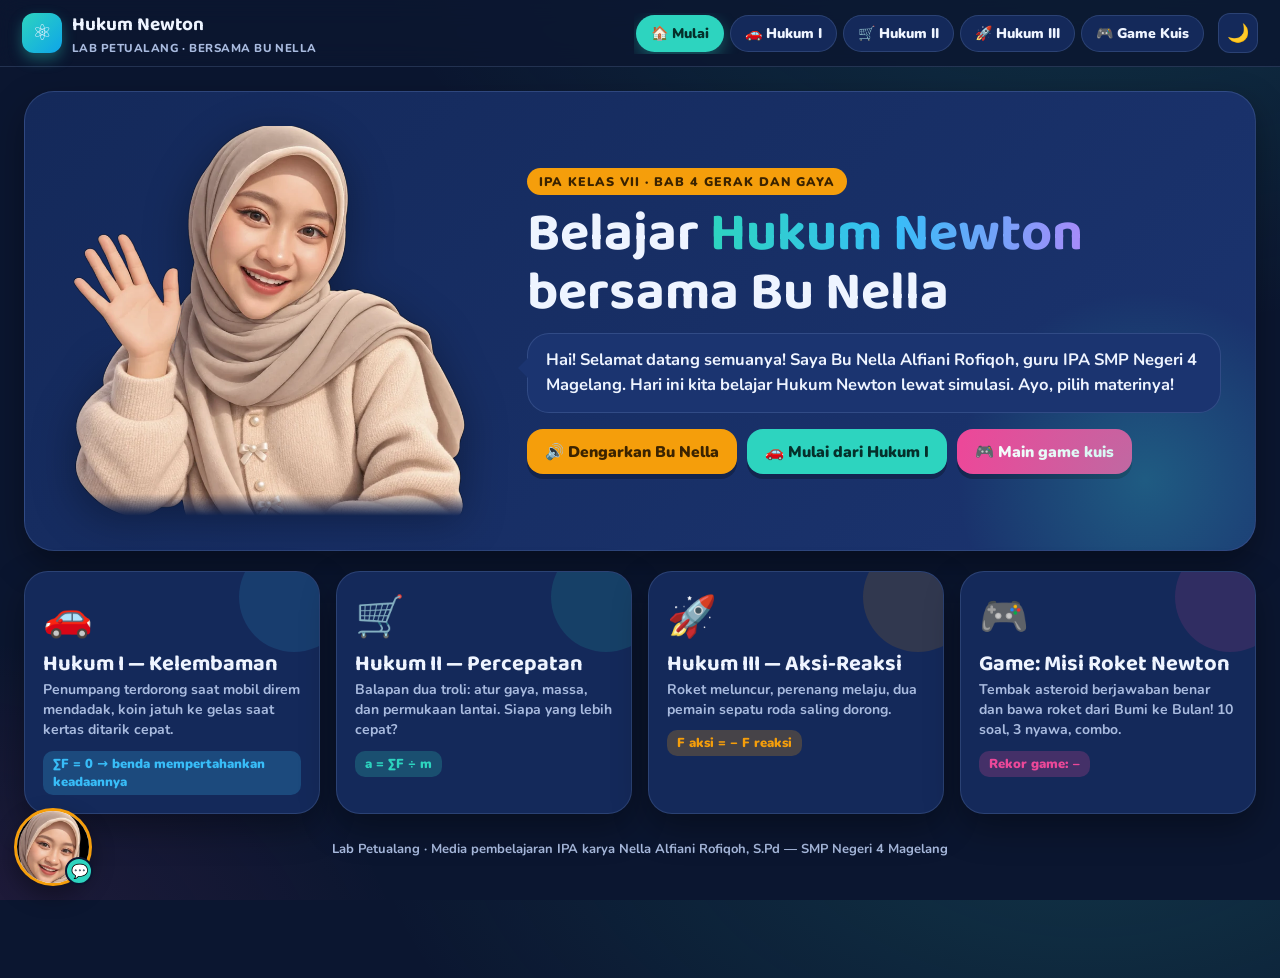
==== commit f1bcf482: "Kuis Hukum Newton menjadi game "Misi Roket Newton" Tembak asteroid berhuruf A–D yang berisi jawaban " ====
--- a/hukum-newton-bu-nella.html
+++ b/hukum-newton-bu-nella.html
@@ -97,6 +97,22 @@
 .res{text-align:center}.res .stars{font-size:54px;letter-spacing:6px;margin:6px 0}.res .sc{font-family:'Baloo 2';font-size:64px;line-height:1;background:linear-gradient(90deg,var(--acc),var(--blue));-webkit-background-clip:text;background-clip:text;color:transparent}
 .rv{text-align:left;margin-top:16px;display:grid;gap:8px}.rv div{border:1px solid var(--line);border-radius:14px;padding:10px 12px;background:var(--card2);font-weight:700;font-size:14px;line-height:1.45}.rv div b{display:block}
 .qstart .fig{max-width:300px;margin:0 auto}
+.gintro{display:grid;grid-template-columns:260px 1fr;gap:24px;align-items:center}.gintro .kick{display:inline-block;background:var(--pink);color:#fff;font-weight:900;font-size:12px;letter-spacing:.08em;padding:5px 12px;border-radius:999px}
+.gp{font-weight:700;font-size:16px;line-height:1.55;margin:0 0 10px}.gk{margin:0 0 12px;padding-left:20px;font-weight:700;color:var(--mut);line-height:1.7}.gk kbd{background:var(--card2);border:1px solid var(--line);border-radius:6px;padding:1px 6px;font-weight:900;color:var(--ink)}
+.glv{display:grid;grid-template-columns:repeat(3,1fr);gap:8px}.glv button{border:2px solid var(--line);background:var(--card2);border-radius:16px;padding:10px;cursor:pointer;text-align:center}.glv button b{display:block;font-size:16px}.glv button small{color:var(--mut);font-weight:800}
+.glv button.on{border-color:var(--acc);background:color-mix(in srgb,var(--acc) 18%,var(--card2))}.gbest{font-weight:900;align-self:center}
+.qwrap:has(.ghud){max-width:1200px}#p-quiz .qcard:has(.ghud){padding:14px 16px}
+.ghud{display:flex;align-items:center;gap:14px;flex-wrap:wrap;font-weight:900;font-size:18px;margin-bottom:8px}.ghud #gScore{color:var(--acc2)}.ghud #gCombo{color:#fb923c;animation:hop .6s}.ghud .gq{margin-left:auto;color:var(--mut);font-size:15px}
+.gq-t{font-size:clamp(17px,2vw,22px);font-weight:900;line-height:1.4;margin:4px 0 10px}.gq-t small{display:block;font-size:12.5px;color:var(--mut);letter-spacing:.05em}
+.gstage{max-width:max(340px,calc((100vh - 300px)*16/9));margin:0 auto;position:relative;border-radius:22px;overflow:hidden;border:1px solid var(--line);box-shadow:var(--sh)}.gstage canvas{display:block;width:100%;aspect-ratio:16/9;touch-action:manipulation;cursor:crosshair}
+.gfb{position:absolute;left:50%;top:50%;transform:translate(-50%,-40%) scale(.9);opacity:0;pointer-events:none;width:min(560px,92%);background:var(--card);border:2px solid var(--line);border-radius:22px;padding:16px 18px;box-shadow:0 20px 50px rgba(0,0,0,.5);font-weight:700;line-height:1.5;transition:.3s;max-height:90%;overflow:auto}
+.gfb.on{opacity:1;pointer-events:auto;transform:translate(-50%,-50%)}.gfb.ok{border-color:var(--grn)}.gfb.no{border-color:var(--red)}.gfb>b{font-size:22px;display:block}.gfb p{margin:6px 0}.gfb .btn{margin-top:8px}
+.gnella{position:absolute;left:12px;bottom:12px;width:70px;height:70px;border-radius:50%;border:3px solid var(--acc2);object-fit:cover;background:#fff}.gnella.pop.happy{animation:hop .7s}.gnella.pop.sad{animation:shake .5s}
+.gsay{position:absolute;left:92px;bottom:30px;background:#fff;color:#13254a;font-weight:900;padding:8px 12px;border-radius:14px 14px 14px 4px;opacity:0;transform:translateY(8px);transition:.25s;max-width:60%}.gsay.on{opacity:1;transform:none}
+.gopts{max-width:max(340px,calc((100vh - 300px)*16/9));margin-left:auto;margin-right:auto;display:grid;grid-template-columns:1fr 1fr;gap:8px;margin-top:10px}.gopt{display:flex;gap:10px;align-items:center;text-align:left;border:2px solid color-mix(in srgb,var(--c) 55%,transparent);background:color-mix(in srgb,var(--c) 12%,var(--card2));border-radius:16px;padding:9px 12px;font-weight:800;font-size:15px;cursor:pointer;transition:.15s}
+.gopt:hover{transform:translateY(-2px)}.gopt i{flex:none;width:34px;height:34px;border-radius:50%;display:grid;place-items:center;font-style:normal;font-weight:900;background:var(--c);color:#fff}
+.gopt.ok{border-color:var(--grn);background:color-mix(in srgb,var(--grn) 25%,var(--card2))}.gopt.no{border-color:var(--red);background:color-mix(in srgb,var(--red) 22%,var(--card2))}.gopt[disabled]{cursor:default;transform:none}
+@media (max-width:760px){.gintro{grid-template-columns:1fr}.gintro .fig{max-width:180px!important}.glv{grid-template-columns:1fr}.gopts{grid-template-columns:1fr}.gopt{font-size:14px;padding:7px 10px}.ghud{font-size:15px;gap:8px}.gnella{width:48px;height:48px}.gsay{left:66px;bottom:16px;font-size:12px}.gfb{font-size:13.5px;padding:12px}.gfb>b{font-size:18px}}
 /* Bu Nella dock */
 .dock{position:fixed;left:14px;bottom:14px;z-index:30;display:flex;align-items:flex-end;gap:10px;max-width:min(560px,calc(100vw - 28px));pointer-events:none}
 .dock>*{pointer-events:auto}
@@ -120,7 +136,7 @@
 <header class="top">
   <div class="brand"><div class="lg">⚛️</div><div><b>Hukum Newton</b><small>LAB PETUALANG · BERSAMA BU NELLA</small></div></div>
   <nav class="tabs" id="tabs">
-    <button data-p="home" class="on">🏠 Mulai</button><button data-p="h1">🚗 Hukum I</button><button data-p="h2">🛒 Hukum II</button><button data-p="h3">🚀 Hukum III</button><button data-p="quiz">📝 Kuis</button>
+    <button data-p="home" class="on">🏠 Mulai</button><button data-p="h1">🚗 Hukum I</button><button data-p="h2">🛒 Hukum II</button><button data-p="h3">🚀 Hukum III</button><button data-p="quiz">🎮 Game Kuis</button>
   </nav>
   <button class="ib" id="theme" title="Ganti tema terang/gelap">🌙</button>
 </header>
@@ -134,14 +150,14 @@
       <span class="kick">IPA KELAS VII · BAB 4 GERAK DAN GAYA</span>
       <h1>Belajar <em>Hukum Newton</em> bersama Bu Nella</h1>
       <div class="bubble" id="heroTxt">Hai! Selamat datang semuanya! Saya Bu Nella Alfiani Rofiqoh, guru IPA SMP Negeri 4 Magelang. Hari ini kita belajar Hukum Newton lewat simulasi. Ayo, pilih materinya!</div>
-      <div class="row"><button class="btn o" id="heroPlay">🔊 Dengarkan Bu Nella</button><button class="btn" data-go="h1">🚗 Mulai dari Hukum I</button><button class="btn p" data-go="quiz">📝 Langsung kuis</button></div>
+      <div class="row"><button class="btn o" id="heroPlay">🔊 Dengarkan Bu Nella</button><button class="btn" data-go="h1">🚗 Mulai dari Hukum I</button><button class="btn p" data-go="quiz">🎮 Main game kuis</button></div>
     </div>
   </div>
   <div class="cards">
     <div class="lc" style="--c:#38bdf8" data-go="h1"><div class="e">🚗</div><h3>Hukum I — Kelembaman</h3><p>Penumpang terdorong saat mobil direm mendadak, koin jatuh ke gelas saat kertas ditarik cepat.</p><span class="f">ΣF = 0 → benda mempertahankan keadaannya</span></div>
     <div class="lc" style="--c:#2dd4bf" data-go="h2"><div class="e">🛒</div><h3>Hukum II — Percepatan</h3><p>Balapan dua troli: atur gaya, massa, dan permukaan lantai. Siapa yang lebih cepat?</p><span class="f">a = ΣF ÷ m</span></div>
     <div class="lc" style="--c:#f59e0b" data-go="h3"><div class="e">🚀</div><h3>Hukum III — Aksi-Reaksi</h3><p>Roket meluncur, perenang melaju, dua pemain sepatu roda saling dorong.</p><span class="f">F aksi = − F reaksi</span></div>
-    <div class="lc" style="--c:#ec4899" data-go="quiz"><div class="e">📝</div><h3>Kuis Hukum Newton</h3><p>10 soal acak dengan pembahasan. Kumpulkan bintang dan kalahkan skormu sendiri!</p><span class="f" id="bestTag">Skor terbaik: –</span></div>
+    <div class="lc" style="--c:#ec4899" data-go="quiz"><div class="e">🎮</div><h3>Game: Misi Roket Newton</h3><p>Tembak asteroid berjawaban benar dan bawa roket dari Bumi ke Bulan! 10 soal, 3 nyawa, combo.</p><span class="f" id="bestTag">Rekor game: –</span></div>
   </div>
   <footer>Lab Petualang · Media pembelajaran IPA karya Nella Alfiani Rofiqoh, S.Pd — SMP Negeri 4 Magelang</footer>
 </section>
@@ -514,32 +530,109 @@
  ['Benda bermassa 2 kg dipercepat 3 m/s². Besar resultan gaya pada benda adalah …', ['6 N', '1,5 N', '5 N', '0,67 N'], 'F = m × a = 2 kg × 3 m/s² = 6 N.'],
  ['Mengapa lebih mudah mendorong troli belanja kosong daripada troli penuh?', ['Massa troli kosong lebih kecil sehingga percepatannya lebih besar untuk gaya yang sama', 'Troli kosong tidak memiliki gaya gesek', 'Troli penuh memiliki gaya aksi-reaksi', 'Troli kosong tidak memiliki massa'], 'Hukum II Newton: dengan gaya sama, benda bermassa lebih kecil mendapat percepatan lebih besar.']
 ];
-const QZ = {started:false, list:[], i:0, score:0, ans:[]};
+/* ---------- GAME: Misi Roket Newton ---------- */
+const QZ = {started:false};
+const LC = ['#f97316', '#22c55e', '#38bdf8', '#e879f9']; // warna jalur A-D
+const LV = {santai:{v:0, stop:260, nm:'🐢 Santai', d:'Tanpa batas waktu'}, normal:{v:16, nm:'🚀 Normal', d:'± 25 detik per soal'}, cepat:{v:30, nm:'⚡ Kilat', d:'± 13 detik per soal'}};
 const shuffle = a => { a = a.slice(); for(let i = a.length - 1; i > 0; i--){ const j = Math.floor(Math.random()*(i + 1)); [a[i], a[j]] = [a[j], a[i]]; } return a; };
-function quizIntro(){ const best = ls.get('best', null);
-  $('#quizBox').innerHTML = `<div class="qstart" style="text-align:center"><div class="fig waving" style="max-width:280px;margin:0 auto"><img class="body" src="${$('#heroFig .body').src}" alt=""><img class="hand" src="${$('#heroFig .hand').src}" alt=""></div>
-    <h2 style="font-size:34px;margin:8px 0">Kuis Hukum Newton</h2><p style="font-weight:700;color:var(--mut);font-size:16px;margin:0 0 14px">10 soal acak · pilih satu jawaban · langsung ada pembahasan dari Bu Nella.</p>
-    ${best !== null ? `<p style="font-weight:900">🏆 Skor terbaikmu: ${best}</p>` : ''}<button class="btn o" id="qGo" style="font-size:18px">🚀 Mulai kuis</button></div>`;
+let G = null;
+function quizIntro(){ const best = ls.get('best', null), lv = ls.get('lvl', 'normal');
+  $('#quizBox').innerHTML = `<div class="gintro"><div class="fig waving" style="max-width:250px;margin:0 auto"><img class="body" src="${$('#heroFig .body').src}" alt=""><img class="hand" src="${$('#heroFig .hand').src}" alt=""></div>
+    <div><span class="kick">GAME KUIS</span><h2 style="font-size:clamp(30px,4vw,44px);margin:8px 0">🚀 Misi Roket Newton</h2>
+    <p class="gp">Bawa roket dari <b>Bumi ke Bulan</b>! Setiap soal muncul 4 asteroid berhuruf <b>A–D</b>. Tembak asteroid dengan <b>jawaban benar</b> untuk naik satu tahap. Jawaban salah atau asteroid yang sampai bawah akan merusak perisai ❤️. Jawab benar berturut-turut untuk <b>combo</b> ×2, ×3!</p>
+    <ul class="gk"><li>👆 Ketuk asteroid atau tombol jawaban</li><li>⌨️ Tekan <kbd>A</kbd>–<kbd>D</kbd> / <kbd>1</kbd>–<kbd>4</kbd>, atau <kbd>←</kbd><kbd>→</kbd> lalu <kbd>Spasi</kbd></li><li>💡 Setiap tembakan = aksi–reaksi: roket ikut terdorong mundur!</li></ul>
+    <div class="glv">${Object.entries(LV).map(([k, v]) => `<button data-lv="${k}" class="${k === lv ? 'on' : ''}"><b>${v.nm}</b><small>${v.d}</small></button>`).join('')}</div>
+    <div class="row" style="margin-top:14px"><button class="btn o" id="qGo" style="font-size:18px">🚀 Mulai misi</button>${best !== null ? `<span class="gbest">🏆 Rekor: ${best} poin</span>` : ''}</div></div></div>`;
+  $$('[data-lv]').forEach(b => b.onclick = () => { ls.set('lvl', b.dataset.lv); $$('[data-lv]').forEach(x => x.classList.toggle('on', x === b)); });
   $('#qGo').onclick = startQuiz; }
-function startQuiz(){ QZ.started = true; QZ.list = shuffle(BANK).slice(0, 10).map(q => { const o = shuffle(q[1].map((t, i) => ({t, ok:i === 0}))); return {q:q[0], o, e:q[2]}; }); QZ.i = 0; QZ.score = 0; QZ.ans = []; showQ(); }
-function showQ(){ const Q = QZ.list[QZ.i], n = QZ.list.length;
-  $('#quizBox').innerHTML = `<div class="qhead"><img class="ava" id="qAva" src="${$('#dava img').src}" alt=""><div class="qbar"><i style="width:${QZ.i/n*100}%"></i></div><span class="qn">Soal ${QZ.i + 1}/${n} · ⭐ ${QZ.score}</span></div>
-    <div class="qq">${Q.q}</div><div class="qopts">${Q.o.map((o, k) => `<button class="qo" data-k="${k}"><i>${'ABCD'[k]}</i><span>${o.t}</span></button>`).join('')}</div>
-    <div class="qfb" id="qfb"></div><div class="qact"><button class="btn g sm" id="qStop">✕ Berhenti</button><button class="btn" id="qNext" hidden>${QZ.i < n - 1 ? 'Soal berikutnya ▶' : '🏁 Lihat hasil'}</button></div>`;
-  $$('.qo').forEach(b => b.onclick = () => answer(+b.dataset.k)); $('#qNext').onclick = () => { QZ.i++; QZ.i < n ? showQ() : result(); }; $('#qStop').onclick = () => { QZ.started = false; quizIntro(); }; }
-const PRAISE = ['Hebat! 🎉', 'Tepat sekali! 👏', 'Luar biasa! 🌟', 'Pintar! 💯', 'Mantap! 🔥'], NUDGE = ['Belum tepat, tidak apa-apa! 💪', 'Hampir! Yuk pelajari lagi 📘', 'Ayo coba pahami pembahasannya 🙂'];
-function answer(k){ const Q = QZ.list[QZ.i], ok = Q.o[k].ok; if(ok) QZ.score++; QZ.ans.push({q:Q.q, ok, right:Q.o.find(o => o.ok).t, e:Q.e});
-  $$('.qo').forEach((b, j) => { b.disabled = true; if(Q.o[j].ok) b.classList.add('ok'); else if(j === k) b.classList.add('no'); });
-  const fb = $('#qfb'); fb.className = 'qfb on ' + (ok ? 'ok' : 'no'); fb.innerHTML = `<b>${ok ? PRAISE[Math.floor(Math.random()*PRAISE.length)] : NUDGE[Math.floor(Math.random()*NUDGE.length)]}</b>${Q.e}`;
-  const av = $('#qAva'); av.classList.add(ok ? 'happy' : 'sad'); $('#qNext').hidden = false; $('.qn').textContent = `Soal ${QZ.i + 1}/${QZ.list.length} · ⭐ ${QZ.score}`; $('.qbar i').style.width = (QZ.i + 1)/QZ.list.length*100 + '%'; beep(ok); }
-function result(){ const n = QZ.list.length, s = QZ.score, nilai = Math.round(s/n*100), st = s >= 9 ? 3 : s >= 7 ? 2 : s >= 5 ? 1 : 0, best = ls.get('best', null); if(best === null || nilai > best) ls.set('best', nilai); updBest();
-  const msg = st === 3 ? 'Luar biasa! Kamu sudah sangat paham Hukum Newton. Bu Nella bangga! 🥰' : st === 2 ? 'Bagus sekali! Sedikit lagi sempurna. Pelajari soal yang salah, ya!' : st === 1 ? 'Lumayan! Yuk ulangi simulasinya agar makin paham.' : 'Jangan menyerah! Coba mainkan lagi simulasinya, lalu ulangi kuisnya. Kamu pasti bisa! 💪';
-  QZ.started = false; $('#quizBox').innerHTML = `<div class="res"><div class="fig waving" style="max-width:220px;margin:0 auto"><img class="body" src="${$('#heroFig .body').src}" alt=""><img class="hand" src="${$('#heroFig .hand').src}" alt=""></div>
-    <div class="stars">${'⭐'.repeat(st)}${'☆'.repeat(3 - st)}</div><div class="sc">${nilai}</div><p style="font-weight:900;font-size:18px;margin:6px 0">${s} dari ${n} jawaban benar</p><p style="font-weight:700;color:var(--mut);margin:0 auto;max-width:560px">${msg}</p>
-    <div class="row" style="justify-content:center;margin-top:16px"><button class="btn o" id="qAgain">🔁 Ulangi kuis</button><button class="btn g" data-go="h1">🔬 Kembali ke simulasi</button></div>
-    <div class="rv">${QZ.ans.map((a, i) => `<div style="border-color:${a.ok ? 'var(--grn)' : 'var(--red)'}"><b>${a.ok ? '✅' : '❌'} ${i + 1}. ${a.q}</b>Jawaban benar: <b style="display:inline">${a.right}</b><br><span style="color:var(--mut)">${a.e}</span></div>`).join('')}</div></div>`;
-  $('#qAgain').onclick = startQuiz; if(st >= 2) confetti(); }
-function updBest(){ const b = ls.get('best', null); $('#bestTag').textContent = 'Skor terbaik: ' + (b === null ? '–' : b); } updBest();
+function startQuiz(){ QZ.started = true; const lv = ls.get('lvl', 'normal');
+  G = {lv, qs:shuffle(BANK).slice(0, 10).map(q => { const o = shuffle(q[1].map((t, i) => ({t, ok:i === 0}))); return {q:q[0], o, e:q[2]}; }), i:-1, score:0, lives:3, combo:0, best:0, stage:0, lane:1, rx:0, recoil:0,
+    shots:[], ast:[], parts:[], phase:'play', t:0, shake:0, warp:0, ans:[], stars:Array.from({length:120}, () => ({x:Math.random()*1280, y:Math.random()*720, z:.3 + Math.random()*1.2})), msg:null};
+  $('#quizBox').innerHTML = `<div class="ghud"><span id="gLives"></span><span id="gScore">0</span><span id="gCombo"></span><span class="gq" id="gNum"></span><button class="btn g sm" id="gQuit">✕ Keluar</button></div>
+    <div class="gq-t" id="gQ"></div>
+    <div class="gstage"><canvas id="gc" width="1280" height="720"></canvas><div class="gfb" id="gFb"></div><img class="gnella" id="gNella" src="${$('#dava img').src}" alt=""><div class="gsay" id="gSay"></div></div>
+    <div class="gopts" id="gOpts"></div>`;
+  $('#gQuit').onclick = async () => { G.phase = 'end'; QZ.started = false; quizIntro(); };
+  const cv = $('#gc'); cv.addEventListener('pointerdown', e => { const r = cv.getBoundingClientRect(), x = (e.clientX - r.left)/r.width*1280, y = (e.clientY - r.top)/r.height*720;
+    if(G.phase !== 'play') return; let best = -1, bd = 1e9; G.ast.forEach((a, k) => { const d = Math.hypot(a.x - x, a.y - y); if(d < 110 && d < bd){ bd = d; best = k; } }); if(best < 0) best = clamp(Math.floor(x/320), 0, 3); fire(best); });
+  G.rx = laneX(1); nextQ(); $('#dock').classList.remove('open'); stopVoice(); gLast = 0; requestAnimationFrame(gLoop); setTimeout(() => $('#quizBox').scrollIntoView({behavior:'smooth', block:'start'}), 50); }
+const laneX = k => 160 + k*320;
+function nextQ(){ G.i++; if(G.i >= G.qs.length || G.lives <= 0) return endGame(); const Q = G.qs[G.i]; G.phase = 'play'; G.t = 0;
+  G.ast = Q.o.map((o, k) => ({k, x:laneX(k), y:-90 - Math.random()*60, r:62 + Math.random()*10, rot:Math.random()*6, vr:(Math.random() - .5)*1.2, ok:o.ok, hit:0, seed:Math.random()*99}));
+  $('#gQ').innerHTML = `<small>Soal ${G.i + 1} dari ${G.qs.length}</small>${Q.q}`; $('#gFb').className = 'gfb';
+  $('#gOpts').innerHTML = Q.o.map((o, k) => `<button class="gopt" data-k="${k}" style="--c:${LC[k]}"><i>${'ABCD'[k]}</i><span>${o.t}</span></button>`).join('');
+  $$('#gOpts .gopt').forEach(b => b.onclick = () => G.phase === 'play' && fire(+b.dataset.k)); hud(); }
+function hud(){ $('#gLives').textContent = '❤️'.repeat(Math.max(0, G.lives)) + '🖤'.repeat(Math.max(0, 3 - G.lives)); $('#gScore').textContent = '⭐ ' + G.score; $('#gCombo').textContent = G.combo >= 2 ? `🔥 Combo ×${Math.min(3, G.combo)}` : ''; $('#gNum').textContent = `🌍→🌕 ${G.stage}/10`; }
+function nella(txt, mood){ const n = $('#gNella'), s = $('#gSay'); n.className = 'gnella ' + mood; void n.offsetWidth; n.classList.add('pop'); s.textContent = txt; s.classList.add('on'); clearTimeout(s._t); s._t = setTimeout(() => s.classList.remove('on'), 2600); }
+function fire(k){ if(G.phase !== 'play') return; G.lane = k; G.phase = 'aim'; G.target = k; G.aimT = 0; }
+function shoot(){ const a = G.ast[G.target]; G.shots.push({x:G.rx, y:600, tx:a.x, ty:a.y, k:G.target}); G.recoil = 1; beepShot(); G.phase = 'shot'; }
+function resolve(k){ const Q = G.qs[G.i], a = G.ast[k], ok = a.ok, rightK = G.ast.findIndex(x => x.ok);
+  boom(a.x, a.y, ok ? LC[k] : '#ef4444', ok ? 60 : 30); a.hit = ok ? 1 : 2;
+  if(ok){ G.combo++; const mult = Math.min(3, Math.max(1, G.combo)), timeBonus = LV[G.lv].v ? Math.max(0, Math.round((520 - Math.max(...G.ast.map(x => x.y)))/4)) : 20; G.score += (100 + timeBonus)*mult; G.stage++; G.warp = 1.4; nella(PRAISE[Math.floor(Math.random()*PRAISE.length)] + (mult > 1 ? ` Combo ×${mult}!` : ''), 'happy'); }
+  else { G.combo = 0; G.lives--; G.shake = .5; nella(NUDGE[Math.floor(Math.random()*NUDGE.length)], 'sad'); }
+  G.ans.push({q:Q.q, ok, right:Q.o[rightK].t, e:Q.e}); beep(ok);
+  $$('#gOpts .gopt').forEach((b, j) => { b.disabled = true; if(Q.o[j].ok) b.classList.add('ok'); else if(j === k) b.classList.add('no'); });
+  feedback(ok, Q, rightK); hud(); }
+function timeout(){ const Q = G.qs[G.i], rightK = G.ast.findIndex(x => x.ok); G.combo = 0; G.lives--; G.shake = .6; G.ast.forEach(a => { if(!a.ok) boom(a.x, a.y, '#94a3b8', 14); });
+  G.ans.push({q:Q.q, ok:false, right:Q.o[rightK].t, e:Q.e}); beep(false); nella('Waktunya habis! Asteroid menabrak perisai 😵', 'sad');
+  $$('#gOpts .gopt').forEach((b, j) => { b.disabled = true; if(Q.o[j].ok) b.classList.add('ok'); }); feedback(false, Q, rightK, true); hud(); }
+function feedback(ok, Q, rk, to){ G.phase = 'fb'; const last = G.i >= G.qs.length - 1 || G.lives <= 0;
+  $('#gFb').innerHTML = `<b>${ok ? '✅ Benar!' : to ? '⏰ Waktu habis!' : '❌ Belum tepat'}</b>${ok ? '' : `<p>Jawaban benar: <b style="color:${LC[rk]}">${'ABCD'[rk]}. ${Q.o[rk].t}</b></p>`}<p>${Q.e}</p><button class="btn ${ok ? '' : 'o'}" id="gNext">${last ? '🏁 Lihat hasil misi' : 'Lanjut ▶'} <small style="opacity:.7">(Enter)</small></button>`;
+  $('#gFb').className = 'gfb on ' + (ok ? 'ok' : 'no'); $('#gNext').onclick = () => nextQ(); setTimeout(() => { const b = $('#gNext'); if(b) b.focus({preventScroll:true}); }, 50); }
+function boom(x, y, c, n){ for(let i = 0; i < n; i++){ const a = Math.random()*Math.PI*2, s = 80 + Math.random()*380; G.parts.push({x, y, vx:Math.cos(a)*s, vy:Math.sin(a)*s, life:.6 + Math.random()*.6, c, r:3 + Math.random()*6}); } }
+function beepShot(){ try{ AC = AC || new (window.AudioContext || window.webkitAudioContext)(); const o = AC.createOscillator(), g = AC.createGain(), t = AC.currentTime; o.type = 'square'; o.frequency.setValueAtTime(900, t); o.frequency.exponentialRampToValueAtTime(200, t + .15); g.gain.setValueAtTime(.05, t); g.gain.exponentialRampToValueAtTime(.001, t + .16); o.connect(g); g.connect(AC.destination); o.start(t); o.stop(t + .17); }catch(e){} }
+document.addEventListener('keydown', e => { if(PAGE !== 'quiz' || !G || !QZ.started || /INPUT|TEXTAREA/.test(e.target.tagName)) return; const k = e.key.toLowerCase();
+  if(G.phase === 'fb' && (k === 'enter' || k === ' ')){ e.preventDefault(); nextQ(); return; } if(G.phase !== 'play') return;
+  const m = {a:0, b:1, c:2, d:3, '1':0, '2':1, '3':2, '4':3}[k]; if(m !== undefined){ fire(m); return; }
+  if(k === 'arrowleft'){ e.preventDefault(); G.lane = Math.max(0, G.lane - 1); } if(k === 'arrowright'){ e.preventDefault(); G.lane = Math.min(3, G.lane + 1); } if(k === ' ' || k === 'enter'){ e.preventDefault(); fire(G.lane); } });
+let gLast = 0;
+function gLoop(now){ if(!G || !QZ.started){ return; } const dt = Math.min(.05, (now - (gLast || now))/1000); gLast = now; if(PAGE === 'quiz'){ gStep(dt); gDraw($('#gc').getContext('2d')); } requestAnimationFrame(gLoop); }
+function gStep(dt){ G.t += dt; G.shake = Math.max(0, G.shake - dt); G.recoil = Math.max(0, G.recoil - dt*4); G.warp = Math.max(0, G.warp - dt);
+  const tx = laneX(G.lane); G.rx += (tx - G.rx)*Math.min(1, dt*9);
+  if(G.phase === 'aim'){ G.aimT += dt; if(Math.abs(G.rx - tx) < 8 || G.aimT > .35) shoot(); }
+  const L = LV[G.lv];
+  G.ast.forEach(a => { a.rot += a.vr*dt; if(a.hit) return; if(G.phase === 'play' || G.phase === 'aim' || G.phase === 'shot'){ if(a.y < 170) a.y += 260*dt; else if(L.v) a.y += L.v*dt; else a.y = Math.min(a.y + 30*dt, L.stop); } });
+  if(G.phase === 'play' && L.v && G.ast.some(a => a.y > 520)) timeout();
+  G.shots.forEach(s => { const d = Math.hypot(s.tx - s.x, s.ty - s.y), sp = 1900*dt; if(d <= sp){ s.done = true; resolve(s.k); } else { s.x += (s.tx - s.x)/d*sp; s.y += (s.ty - s.y)/d*sp; } }); G.shots = G.shots.filter(s => !s.done);
+  G.parts.forEach(p => { p.x += p.vx*dt; p.y += p.vy*dt; p.vx *= .96; p.vy *= .96; p.life -= dt; }); G.parts = G.parts.filter(p => p.life > 0);
+  const sp = 40 + G.warp*900; G.stars.forEach(s => { s.y += sp*s.z*dt; if(s.y > 720){ s.y = 0; s.x = Math.random()*1280; } }); }
+function gDraw(g){ g.save(); if(G.shake) g.translate(Math.sin(G.t*80)*G.shake*16, 0);
+  const k = G.stage/10, gr = g.createLinearGradient(0, 0, 0, 720); gr.addColorStop(0, '#020617'); gr.addColorStop(1, `rgb(${Math.round(30 - 22*k)},${Math.round(58 - 44*k)},${Math.round(138 - 100*k)})`); g.fillStyle = gr; g.fillRect(-20, 0, 1320, 720);
+  G.stars.forEach(s => { g.fillStyle = `rgba(255,255,255,${.35 + s.z*.4})`; g.fillRect(s.x, s.y, s.z*2.2, s.z*2.2 + G.warp*s.z*16); });
+  // Bulan mendekat, Bumi menjauh
+  { const mr = 36 + k*170, my = 30 - mr*.25 + k*20; g.globalAlpha = .9; g.fillStyle = '#e2e8f0'; g.beginPath(); g.arc(640, my, mr, 0, 7); g.fill(); g.fillStyle = 'rgba(148,163,184,.6)'; [[-.3, -.2, .18], [.25, .1, .12], [-.05, .35, .1]].forEach(([dx, dy, rr2]) => { g.beginPath(); g.arc(640 + dx*mr, my + dy*mr, rr2*mr, 0, 7); g.fill(); }); g.globalAlpha = 1; }
+  const er = 340 - k*300; if(er > 10){ g.fillStyle = '#1d4ed8'; g.beginPath(); g.arc(640, 720 + er*.55 + k*200, er, 0, 7); g.fill(); g.fillStyle = '#16a34a'; g.beginPath(); g.ellipse(560, 720 + er*.55 + k*200 - er*.6, er*.3, er*.18, .3, 0, 7); g.fill(); }
+  // lajur
+  for(let i = 0; i < 4; i++){ g.strokeStyle = 'rgba(255,255,255,.05)'; g.lineWidth = 2; g.setLineDash([10, 14]); g.beginPath(); g.moveTo(laneX(i), 0); g.lineTo(laneX(i), 560); g.stroke(); g.setLineDash([]); }
+  if(LV[G.lv].v){ g.strokeStyle = 'rgba(239,68,68,.45)'; g.lineWidth = 3; g.setLineDash([14, 10]); g.beginPath(); g.moveTo(0, 520); g.lineTo(1280, 520); g.stroke(); g.setLineDash([]); txt(g, 'batas perisai', 70, 506, 15, 'rgba(252,165,165,.9)'); }
+  // asteroid
+  G.ast.forEach(a => { if(a.hit) return; g.save(); g.translate(a.x, a.y); g.rotate(a.rot); g.fillStyle = '#78716c'; g.beginPath(); for(let i = 0; i < 12; i++){ const an = i/12*Math.PI*2, rr2 = a.r*(.82 + .18*Math.sin(a.seed + i*2.3)); i ? g.lineTo(Math.cos(an)*rr2, Math.sin(an)*rr2) : g.moveTo(Math.cos(an)*rr2, Math.sin(an)*rr2); } g.closePath(); g.fill();
+    g.fillStyle = '#57534e'; [[.3, -.2, .2], [-.35, .25, .16], [.1, .4, .12]].forEach(([x, y, r]) => { g.beginPath(); g.arc(x*a.r, y*a.r, r*a.r, 0, 7); g.fill(); }); g.restore();
+    g.fillStyle = LC[a.k]; g.beginPath(); g.arc(a.x, a.y, 30, 0, 7); g.fill(); g.strokeStyle = '#fff'; g.lineWidth = 4; g.stroke(); txt(g, 'ABCD'[a.k], a.x, a.y + 1, 34, '#fff');
+    if(G.lane === a.k && (G.phase === 'play' || G.phase === 'aim')){ g.strokeStyle = LC[a.k]; g.lineWidth = 3; g.setLineDash([8, 8]); g.beginPath(); g.arc(a.x, a.y, a.r + 14 + Math.sin(G.t*6)*4, 0, 7); g.stroke(); g.setLineDash([]); } });
+  G.shots.forEach(s => { g.strokeStyle = '#fde047'; g.lineWidth = 8; g.lineCap = 'round'; g.beginPath(); g.moveTo(s.x, s.y); g.lineTo(s.x - (s.tx - s.x)*.04, s.y + 40); g.stroke(); g.fillStyle = '#fff'; g.beginPath(); g.arc(s.x, s.y, 7, 0, 7); g.fill(); });
+  G.parts.forEach(p => { g.globalAlpha = Math.min(1, p.life*1.5); g.fillStyle = p.c; g.beginPath(); g.arc(p.x, p.y, p.r, 0, 7); g.fill(); }); g.globalAlpha = 1;
+  // roket pemain (mundur saat menembak = aksi-reaksi)
+  const ry = 640 + G.recoil*26 - G.warp*30, rx = G.rx; g.save(); g.translate(rx, ry);
+  const fl = 30 + Math.random()*16 + G.warp*40; g.fillStyle = '#f97316'; g.beginPath(); g.moveTo(-16, 40); g.quadraticCurveTo(0, 40 + fl*1.6, 16, 40); g.fill(); g.fillStyle = '#fde047'; g.beginPath(); g.moveTo(-9, 40); g.quadraticCurveTo(0, 40 + fl, 9, 40); g.fill();
+  rr(g, -24, -50, 48, 92, 20, '#f8fafc', '#94a3b8', 3); g.fillStyle = '#ef4444'; g.beginPath(); g.moveTo(-24, -34); g.quadraticCurveTo(0, -100, 24, -34); g.fill();
+  g.beginPath(); g.moveTo(-24, 14); g.lineTo(-48, 46); g.lineTo(-24, 34); g.fill(); g.beginPath(); g.moveTo(24, 14); g.lineTo(48, 46); g.lineTo(24, 34); g.fill(); g.fillStyle = '#38bdf8'; g.beginPath(); g.arc(0, -16, 11, 0, 7); g.fill(); g.restore();
+  if(G.recoil > .5 && G.i === 0) pill(g, 'aksi–reaksi: roket terdorong mundur!', rx, 560, '#f59e0b', '#3b2300', 18);
+  // bar ketinggian
+  rr(g, 1236, 150, 20, 420, 10, 'rgba(255,255,255,.12)'); rr(g, 1236, 150 + 420*(1 - k), 20, 420*k, 10, '#2dd4bf'); txt(g, '🌕', 1246, 128, 26); txt(g, '🌍', 1246, 596, 26);
+  if(LV[G.lv].v && G.phase === 'play'){ const y = Math.max(...G.ast.map(a => a.y)), left = Math.max(0, (520 - y)/LV[G.lv].v); txt(g, `⏱ ${Math.ceil(left)} s`, 80, 40, 26, left < 5 ? '#f87171' : '#fff'); }
+  g.restore(); }
+function endGame(){ G.phase = 'end'; QZ.started = false; const n = G.qs.length, benar = G.ans.filter(a => a.ok).length, win = G.lives > 0 && G.i >= n, best = ls.get('best', null); if(best === null || G.score > best) ls.set('best', G.score); updBest();
+  const st = benar >= 9 ? 3 : benar >= 7 ? 2 : benar >= 5 ? 1 : 0, rec = best === null || G.score > best;
+  const msg = win ? (st === 3 ? 'Misi sukses besar! Roketmu mendarat mulus di Bulan. Bu Nella bangga sekali! 🥰' : 'Misi berhasil! Roket sampai di Bulan. Pelajari lagi soal yang salah, ya!') : 'Perisai roket habis sebelum sampai Bulan. Jangan menyerah — coba lagi simulasinya, lalu ulangi misinya! 💪';
+  $('#quizBox').innerHTML = `<div class="res"><div class="fig waving" style="max-width:200px;margin:0 auto"><img class="body" src="${$('#heroFig .body').src}" alt=""><img class="hand" src="${$('#heroFig .hand').src}" alt=""></div>
+    <h2 style="font-size:30px;margin:6px 0">${win ? '🌕 Misi sukses!' : '💥 Misi gagal'}</h2><div class="stars">${'⭐'.repeat(st)}${'☆'.repeat(3 - st)}</div><div class="sc">${G.score}</div><p style="font-weight:900;font-size:17px;margin:4px 0">poin · ${benar} dari ${G.ans.length} jawaban benar${rec ? ' · 🏆 Rekor baru!' : ''}</p>
+    <p style="font-weight:700;color:var(--mut);margin:6px auto;max-width:560px">${msg}</p>
+    <div class="row" style="justify-content:center;margin-top:14px"><button class="btn o" id="qAgain">🔁 Main lagi</button><button class="btn g" id="qMenu">🎚️ Ganti level</button><button class="btn g" data-go="h1">🔬 Kembali ke simulasi</button></div>
+    <div class="rv">${G.ans.map((a, i) => `<div style="border-color:${a.ok ? 'var(--grn)' : 'var(--red)'}"><b>${a.ok ? '✅' : '❌'} ${i + 1}. ${a.q}</b>Jawaban benar: <b style="display:inline">${a.right}</b><br><span style="color:var(--mut)">${a.e}</span></div>`).join('')}</div></div>`;
+  $('#qAgain').onclick = startQuiz; $('#qMenu').onclick = quizIntro; if(win && st >= 2) confetti(); }
+const PRAISE = ['Hebat! 🎉', 'Tepat sekali! 👏', 'Luar biasa! 🌟', 'Pintar! 💯', 'Mantap! 🔥'], NUDGE = ['Belum tepat, tidak apa-apa! 💪', 'Hampir! Yuk baca pembahasannya 📘', 'Ayo, pasti bisa di soal berikutnya 🙂'];
+function updBest(){ const b = ls.get('best', null); $('#bestTag').textContent = 'Rekor game: ' + (b === null ? '–' : b + ' poin'); } updBest();
 let AC = null; function beep(ok){ try{ AC = AC || new (window.AudioContext || window.webkitAudioContext)(); const o = AC.createOscillator(), g = AC.createGain(); o.type = 'sine'; const t = AC.currentTime;
   (ok ? [660, 880] : [300, 220]).forEach((f, i) => o.frequency.setValueAtTime(f, t + i*.12)); g.gain.setValueAtTime(.12, t); g.gain.exponentialRampToValueAtTime(.001, t + .3); o.connect(g); g.connect(AC.destination); o.start(t); o.stop(t + .32); }catch(e){} }
 function confetti(){ const c = document.createElement('canvas'); c.style.cssText = 'position:fixed;inset:0;width:100%;height:100%;pointer-events:none;z-index:50'; document.body.appendChild(c); c.width = innerWidth; c.height = innerHeight; const g = c.getContext('2d');
